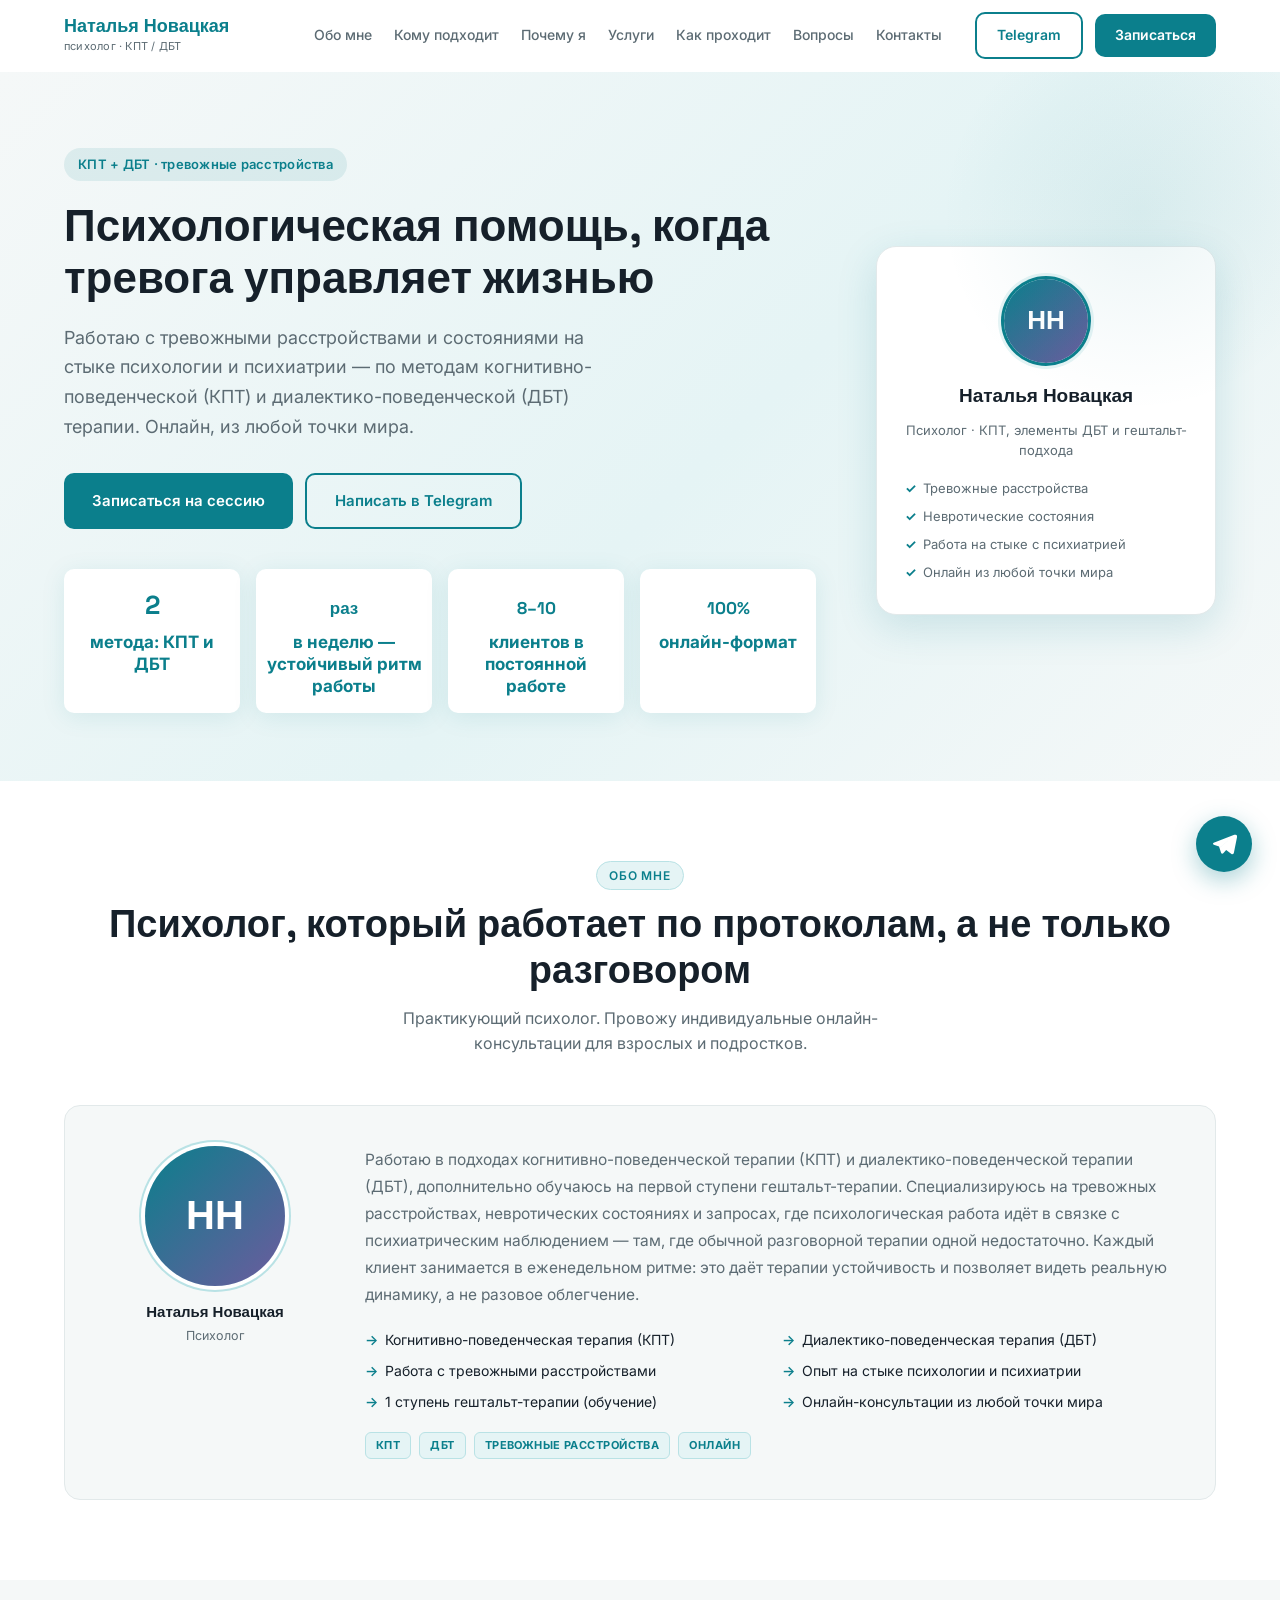
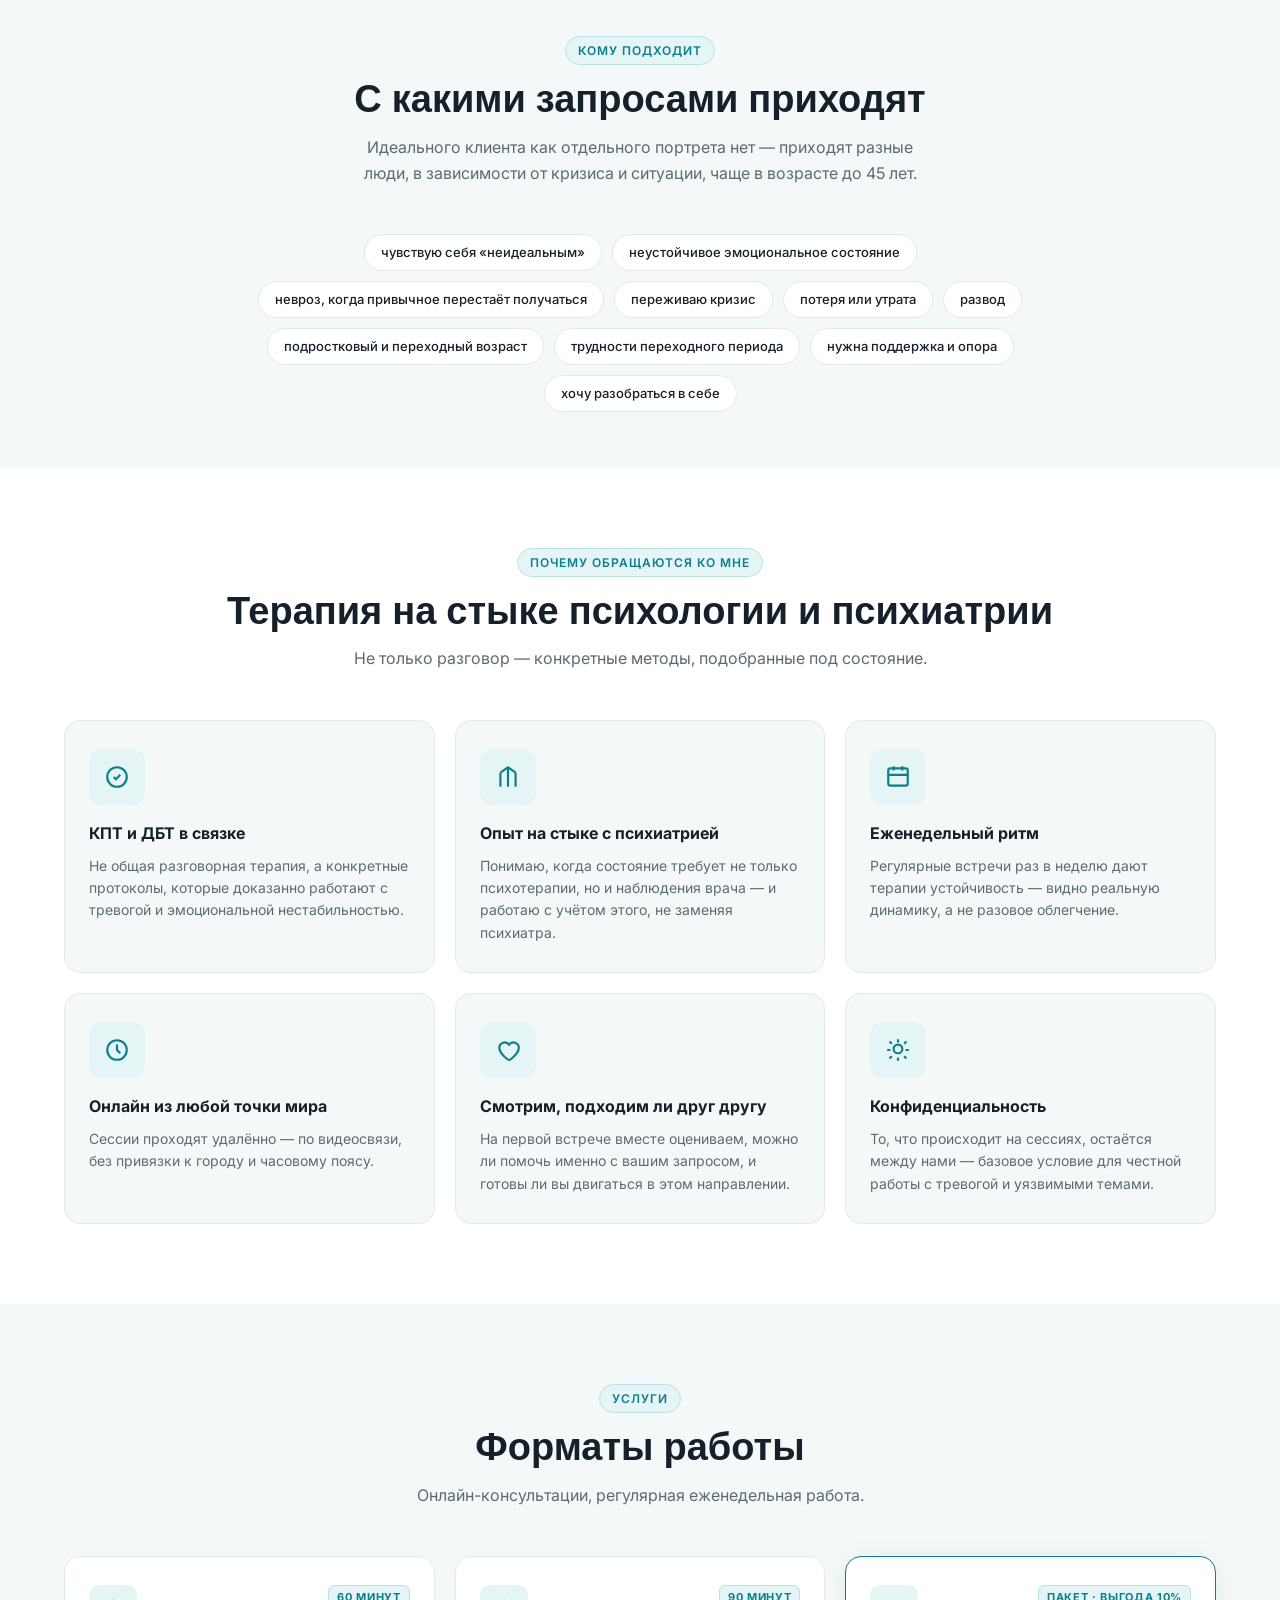
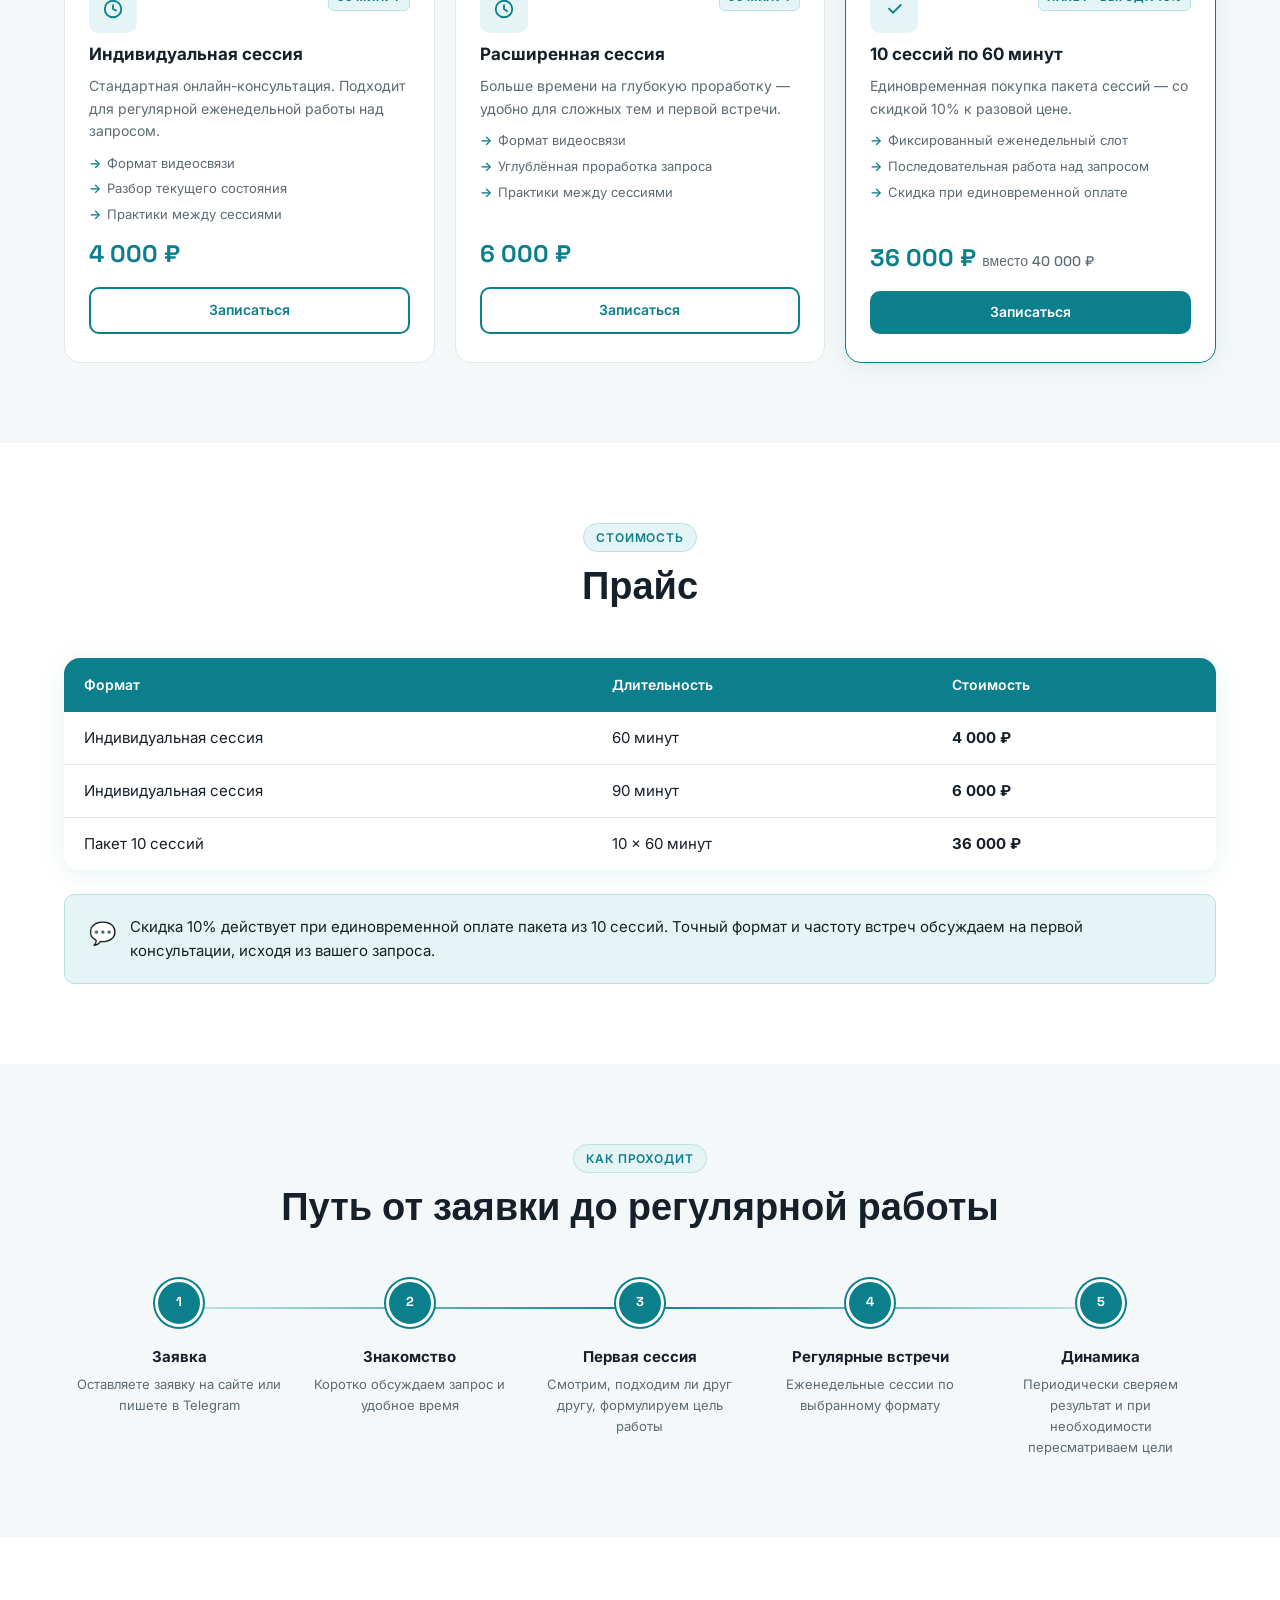
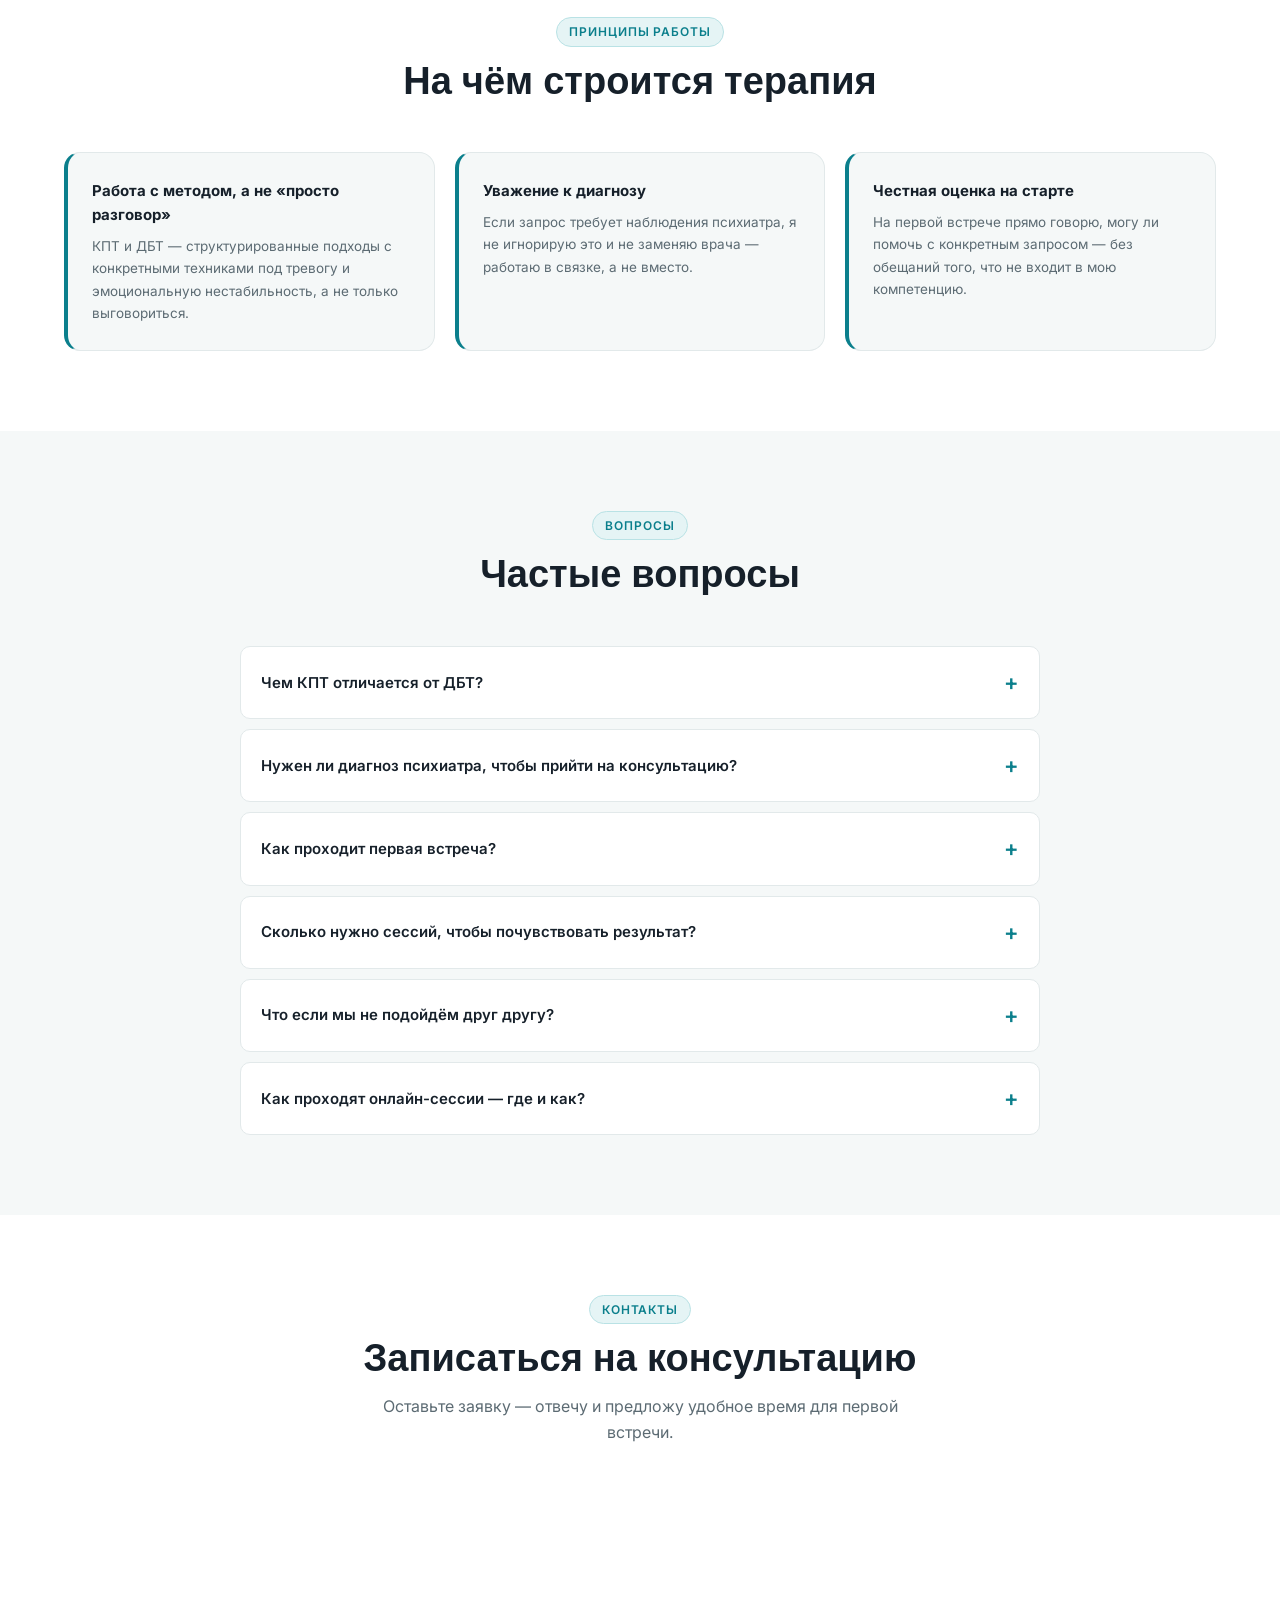
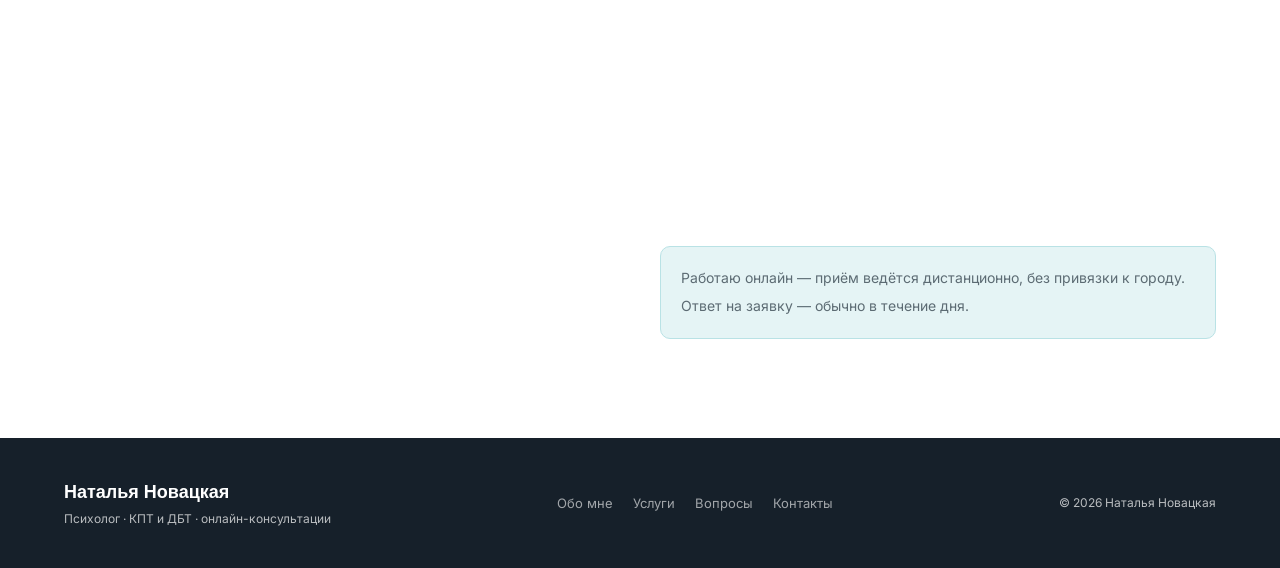
==== index.html @ 5ce0f079 "init: landing for Наталья Новацкая психолог" ====
<!DOCTYPE html>
<html lang="ru">
<head>
<meta charset="UTF-8">
<meta name="viewport" content="width=device-width, initial-scale=1.0">
<title>Наталья Новацкая — психолог КПТ и ДБТ. Работа с тревожными расстройствами онлайн</title>
<meta name="description" content="Индивидуальные онлайн-консультации психолога. КПТ и ДБТ, работа с тревожными расстройствами и состояниями на стыке психологии и психиатрии.">
<link rel="preconnect" href="https://fonts.googleapis.com">
<link rel="preconnect" href="https://fonts.gstatic.com" crossorigin>
<link href="https://fonts.googleapis.com/css2?family=Inter:wght@400;500;600;700;800&family=Space+Grotesk:wght@500;600;700&display=swap" rel="stylesheet">
<link rel="stylesheet" href="styles.css">
</head>
<body>

<header class="header" id="header">
  <div class="container header__inner">
    <a href="#top" class="logo">
      <span class="logo__name">Наталья Новацкая</span>
      <span class="logo__sub">психолог · КПТ / ДБТ</span>
    </a>
    <nav class="nav" id="nav">
      <a href="#about">Обо мне</a>
      <a href="#concerns">Кому подходит</a>
      <a href="#advantages">Почему я</a>
      <a href="#services">Услуги</a>
      <a href="#process">Как проходит</a>
      <a href="#faq">Вопросы</a>
      <a href="#contact">Контакты</a>
    </nav>
    <div class="header__actions">
      <a href="https://t.me/natasha2222" target="_blank" rel="noopener" class="btn btn--outline btn--sm">Telegram</a>
      <a href="#contact" class="btn btn--primary btn--sm">Записаться</a>
      <button class="burger" id="burger" aria-label="Меню"><span></span><span></span><span></span></button>
    </div>
  </div>
</header>

<main id="top">

  <!-- HERO -->
  <section class="hero">
    <div class="container hero__inner">
      <div class="hero__content">
        <span class="hero__badge">КПТ + ДБТ · тревожные расстройства</span>
        <h1 class="hero__title">Психологическая помощь, когда тревога управляет жизнью</h1>
        <p class="hero__lead">Работаю с тревожными расстройствами и состояниями на стыке психологии и психиатрии — по методам когнитивно-поведенческой (КПТ) и диалектико-поведенческой (ДБТ) терапии. Онлайн, из любой точки мира.</p>
        <div class="hero__cta">
          <a href="#contact" class="btn btn--primary">Записаться на сессию</a>
          <a href="https://t.me/natasha2222" target="_blank" rel="noopener" class="btn btn--outline">Написать в Telegram</a>
        </div>
        <div class="hero__stats">
          <div class="hero__stat">
            <div class="hero__stat-num">2</div>
            <span class="hero__stat-label">метода: КПТ и ДБТ</span>
          </div>
          <div class="hero__stat">
            <div class="hero__stat-num"><span>раз</span></div>
            <span class="hero__stat-label">в неделю — устойчивый ритм работы</span>
          </div>
          <div class="hero__stat">
            <div class="hero__stat-num"><span>8–10</span></div>
            <span class="hero__stat-label">клиентов в постоянной работе</span>
          </div>
          <div class="hero__stat">
            <div class="hero__stat-num"><span>100%</span></div>
            <span class="hero__stat-label">онлайн-формат</span>
          </div>
        </div>
      </div>
      <div class="hero__card reveal">
        <div class="hero__card-photo"><span class="hero__card-initials">НН</span></div>
        <div class="hero__card-name">Наталья Новацкая</div>
        <div class="hero__card-title">Психолог · КПТ, элементы ДБТ и гештальт-подхода</div>
        <ul class="hero__card-list">
          <li>Тревожные расстройства</li>
          <li>Невротические состояния</li>
          <li>Работа на стыке с психиатрией</li>
          <li>Онлайн из любой точки мира</li>
        </ul>
      </div>
    </div>
  </section>

  <!-- ABOUT -->
  <section class="about" id="about">
    <div class="container">
      <div class="section-header">
        <span class="section-tag">Обо мне</span>
        <h2 class="section-title">Психолог, который работает по протоколам, а не только разговором</h2>
        <p class="section-sub">Практикующий психолог. Провожу индивидуальные онлайн-консультации для взрослых и подростков.</p>
      </div>
      <div class="about-wrap reveal">
        <div>
          <div class="about-avatar"><span>НН</span></div>
          <div class="about-name">Наталья Новацкая</div>
          <div class="about-role">Психолог</div>
        </div>
        <div>
          <p class="about-bio">Работаю в подходах когнитивно-поведенческой терапии (КПТ) и диалектико-поведенческой терапии (ДБТ), дополнительно обучаюсь на первой ступени гештальт-терапии. Специализируюсь на тревожных расстройствах, невротических состояниях и запросах, где психологическая работа идёт в связке с психиатрическим наблюдением — там, где обычной разговорной терапии одной недостаточно. Каждый клиент занимается в еженедельном ритме: это даёт терапии устойчивость и позволяет видеть реальную динамику, а не разовое облегчение.</p>
          <ul class="about-creds">
            <li>Когнитивно-поведенческая терапия (КПТ)</li>
            <li>Диалектико-поведенческая терапия (ДБТ)</li>
            <li>Работа с тревожными расстройствами</li>
            <li>Опыт на стыке психологии и психиатрии</li>
            <li>1 ступень гештальт-терапии (обучение)</li>
            <li>Онлайн-консультации из любой точки мира</li>
          </ul>
          <div class="about-tags">
            <span class="about-tag">КПТ</span>
            <span class="about-tag">ДБТ</span>
            <span class="about-tag">Тревожные расстройства</span>
            <span class="about-tag">Онлайн</span>
          </div>
        </div>
      </div>
    </div>
  </section>

  <!-- CONCERNS -->
  <section class="concerns" id="concerns">
    <div class="container">
      <div class="section-header">
        <span class="section-tag">Кому подходит</span>
        <h2 class="section-title">С какими запросами приходят</h2>
        <p class="section-sub">Идеального клиента как отдельного портрета нет — приходят разные люди, в зависимости от кризиса и ситуации, чаще в возрасте до 45 лет.</p>
      </div>
      <div class="chips reveal">
        <span class="chip">чувствую себя «неидеальным»</span>
        <span class="chip">неустойчивое эмоциональное состояние</span>
        <span class="chip">невроз, когда привычное перестаёт получаться</span>
        <span class="chip">переживаю кризис</span>
        <span class="chip">потеря или утрата</span>
        <span class="chip">развод</span>
        <span class="chip">подростковый и переходный возраст</span>
        <span class="chip">трудности переходного периода</span>
        <span class="chip">нужна поддержка и опора</span>
        <span class="chip">хочу разобраться в себе</span>
      </div>
    </div>
  </section>

  <!-- ADVANTAGES -->
  <section class="advantages" id="advantages">
    <div class="container">
      <div class="section-header">
        <span class="section-tag">Почему обращаются ко мне</span>
        <h2 class="section-title">Терапия на стыке психологии и психиатрии</h2>
        <p class="section-sub">Не только разговор — конкретные методы, подобранные под состояние.</p>
      </div>
      <div class="adv-grid">
        <div class="adv reveal">
          <div class="adv__icon"><svg width="26" height="26" viewBox="0 0 24 24" fill="none" stroke="#0b7f8c" stroke-width="2"><circle cx="12" cy="12" r="9"/><path d="M9 12l2 2 4-4"/></svg></div>
          <div class="adv__title">КПТ и ДБТ в связке</div>
          <div class="adv__text">Не общая разговорная терапия, а конкретные протоколы, которые доказанно работают с тревогой и эмоциональной нестабильностью.</div>
        </div>
        <div class="adv reveal">
          <div class="adv__icon"><svg width="26" height="26" viewBox="0 0 24 24" fill="none" stroke="#0b7f8c" stroke-width="2"><path d="M12 3v18M5 8l7-5 7 5M5 21V8M19 21V8"/></svg></div>
          <div class="adv__title">Опыт на стыке с психиатрией</div>
          <div class="adv__text">Понимаю, когда состояние требует не только психотерапии, но и наблюдения врача — и работаю с учётом этого, не заменяя психиатра.</div>
        </div>
        <div class="adv reveal">
          <div class="adv__icon"><svg width="26" height="26" viewBox="0 0 24 24" fill="none" stroke="#0b7f8c" stroke-width="2"><rect x="3" y="4" width="18" height="16" rx="2"/><path d="M8 2v4M16 2v4M3 10h18"/></svg></div>
          <div class="adv__title">Еженедельный ритм</div>
          <div class="adv__text">Регулярные встречи раз в неделю дают терапии устойчивость — видно реальную динамику, а не разовое облегчение.</div>
        </div>
        <div class="adv reveal">
          <div class="adv__icon"><svg width="26" height="26" viewBox="0 0 24 24" fill="none" stroke="#0b7f8c" stroke-width="2"><circle cx="12" cy="12" r="9"/><path d="M12 7v5l3 3"/></svg></div>
          <div class="adv__title">Онлайн из любой точки мира</div>
          <div class="adv__text">Сессии проходят удалённо — по видеосвязи, без привязки к городу и часовому поясу.</div>
        </div>
        <div class="adv reveal">
          <div class="adv__icon"><svg width="26" height="26" viewBox="0 0 24 24" fill="none" stroke="#0b7f8c" stroke-width="2"><path d="M12 21c-4-3-8-6.5-8-11a5 5 0 0 1 9-3 5 5 0 0 1 9 3c0 4.5-4 8-8 11z"/></svg></div>
          <div class="adv__title">Смотрим, подходим ли друг другу</div>
          <div class="adv__text">На первой встрече вместе оцениваем, можно ли помочь именно с вашим запросом, и готовы ли вы двигаться в этом направлении.</div>
        </div>
        <div class="adv reveal">
          <div class="adv__icon"><svg width="26" height="26" viewBox="0 0 24 24" fill="none" stroke="#0b7f8c" stroke-width="2"><path d="M12 15a4 4 0 1 0 0-8 4 4 0 0 0 0 8z"/><path d="M12 2v3M12 19v3M4.2 4.2l2.1 2.1M17.7 17.7l2.1 2.1M2 12h3M19 12h3M4.2 19.8l2.1-2.1M17.7 6.3l2.1-2.1"/></svg></div>
          <div class="adv__title">Конфиденциальность</div>
          <div class="adv__text">То, что происходит на сессиях, остаётся между нами — базовое условие для честной работы с тревогой и уязвимыми темами.</div>
        </div>
      </div>
    </div>
  </section>

  <!-- SERVICES -->
  <section class="services" id="services">
    <div class="container">
      <div class="section-header">
        <span class="section-tag">Услуги</span>
        <h2 class="section-title">Форматы работы</h2>
        <p class="section-sub">Онлайн-консультации, регулярная еженедельная работа.</p>
      </div>
      <div class="srv-grid">
        <div class="srv reveal">
          <div class="srv__header">
            <div class="srv__icon"><svg width="22" height="22" viewBox="0 0 24 24" fill="none" stroke="#0b7f8c" stroke-width="2"><circle cx="12" cy="12" r="9"/><path d="M12 7v5l4 2"/></svg></div>
            <span class="srv__badge">60 минут</span>
          </div>
          <div class="srv__title">Индивидуальная сессия</div>
          <p class="srv__text">Стандартная онлайн-консультация. Подходит для регулярной еженедельной работы над запросом.</p>
          <ul class="srv__list">
            <li>Формат видеосвязи</li>
            <li>Разбор текущего состояния</li>
            <li>Практики между сессиями</li>
          </ul>
          <div class="srv__price">4 000 ₽</div>
          <a href="#contact" class="btn btn--outline btn--sm srv__btn">Записаться</a>
        </div>
        <div class="srv reveal">
          <div class="srv__header">
            <div class="srv__icon"><svg width="22" height="22" viewBox="0 0 24 24" fill="none" stroke="#0b7f8c" stroke-width="2"><circle cx="12" cy="12" r="9"/><path d="M12 7v5l4 3"/></svg></div>
            <span class="srv__badge">90 минут</span>
          </div>
          <div class="srv__title">Расширенная сессия</div>
          <p class="srv__text">Больше времени на глубокую проработку — удобно для сложных тем и первой встречи.</p>
          <ul class="srv__list">
            <li>Формат видеосвязи</li>
            <li>Углублённая проработка запроса</li>
            <li>Практики между сессиями</li>
          </ul>
          <div class="srv__price">6 000 ₽</div>
          <a href="#contact" class="btn btn--outline btn--sm srv__btn">Записаться</a>
        </div>
        <div class="srv srv--accent reveal">
          <div class="srv__header">
            <div class="srv__icon"><svg width="22" height="22" viewBox="0 0 24 24" fill="none" stroke="#0b7f8c" stroke-width="2"><path d="M20 7l-9 9-5-5"/></svg></div>
            <span class="srv__badge">Пакет · выгода 10%</span>
          </div>
          <div class="srv__title">10 сессий по 60 минут</div>
          <p class="srv__text">Единовременная покупка пакета сессий — со скидкой 10% к разовой цене.</p>
          <ul class="srv__list">
            <li>Фиксированный еженедельный слот</li>
            <li>Последовательная работа над запросом</li>
            <li>Скидка при единовременной оплате</li>
          </ul>
          <div class="srv__price">36 000 ₽ <span>вместо 40 000 ₽</span></div>
          <a href="#contact" class="btn btn--primary btn--sm srv__btn">Записаться</a>
        </div>
      </div>
    </div>
  </section>

  <!-- PRICING -->
  <section class="pricing" id="pricing">
    <div class="container">
      <div class="section-header">
        <span class="section-tag">Стоимость</span>
        <h2 class="section-title">Прайс</h2>
      </div>
      <div class="price-table-wrap reveal">
        <table class="price-table">
          <thead><tr><th>Формат</th><th>Длительность</th><th>Стоимость</th></tr></thead>
          <tbody>
            <tr><td>Индивидуальная сессия</td><td>60 минут</td><td class="price-td">4 000 ₽</td></tr>
            <tr><td>Индивидуальная сессия</td><td>90 минут</td><td class="price-td">6 000 ₽</td></tr>
            <tr><td>Пакет 10 сессий</td><td>10 × 60 минут</td><td class="price-td">36 000 ₽</td></tr>
          </tbody>
        </table>
      </div>
      <div class="pricing__note reveal">
        <span class="pricing__note-icon">💬</span>
        <p>Скидка 10% действует при единовременной оплате пакета из 10 сессий. Точный формат и частоту встреч обсуждаем на первой консультации, исходя из вашего запроса.</p>
      </div>
    </div>
  </section>

  <!-- PROCESS -->
  <section class="process" id="process">
    <div class="container">
      <div class="section-header">
        <span class="section-tag">Как проходит</span>
        <h2 class="section-title">Путь от заявки до регулярной работы</h2>
      </div>
      <div class="steps">
        <div class="step reveal">
          <div class="step__num">1</div>
          <div class="step__title">Заявка</div>
          <div class="step__text">Оставляете заявку на сайте или пишете в Telegram</div>
        </div>
        <div class="step reveal">
          <div class="step__num">2</div>
          <div class="step__title">Знакомство</div>
          <div class="step__text">Коротко обсуждаем запрос и удобное время</div>
        </div>
        <div class="step reveal">
          <div class="step__num">3</div>
          <div class="step__title">Первая сессия</div>
          <div class="step__text">Смотрим, подходим ли друг другу, формулируем цель работы</div>
        </div>
        <div class="step reveal">
          <div class="step__num">4</div>
          <div class="step__title">Регулярные встречи</div>
          <div class="step__text">Еженедельные сессии по выбранному формату</div>
        </div>
        <div class="step reveal">
          <div class="step__num">5</div>
          <div class="step__title">Динамика</div>
          <div class="step__text">Периодически сверяем результат и при необходимости пересматриваем цели</div>
        </div>
      </div>
    </div>
  </section>

  <!-- PRINCIPLES -->
  <section class="principles" id="principles">
    <div class="container">
      <div class="section-header">
        <span class="section-tag">Принципы работы</span>
        <h2 class="section-title">На чём строится терапия</h2>
      </div>
      <div class="principle-grid">
        <div class="principle reveal">
          <div class="principle__title">Работа с методом, а не «просто разговор»</div>
          <p class="principle__text">КПТ и ДБТ — структурированные подходы с конкретными техниками под тревогу и эмоциональную нестабильность, а не только выговориться.</p>
        </div>
        <div class="principle reveal">
          <div class="principle__title">Уважение к диагнозу</div>
          <p class="principle__text">Если запрос требует наблюдения психиатра, я не игнорирую это и не заменяю врача — работаю в связке, а не вместо.</p>
        </div>
        <div class="principle reveal">
          <div class="principle__title">Честная оценка на старте</div>
          <p class="principle__text">На первой встрече прямо говорю, могу ли помочь с конкретным запросом — без обещаний того, что не входит в мою компетенцию.</p>
        </div>
      </div>
    </div>
  </section>

  <!-- FAQ -->
  <section class="faq" id="faq">
    <div class="container">
      <div class="section-header">
        <span class="section-tag">Вопросы</span>
        <h2 class="section-title">Частые вопросы</h2>
      </div>
      <div class="faq__list">
        <details class="faq__item reveal">
          <summary class="faq__q">Чем КПТ отличается от ДБТ?</summary>
          <div class="faq__a">КПТ работает с мыслями и убеждениями, которые поддерживают тревогу и неприятные состояния. ДБТ дополнительно даёт навыки регуляции эмоций и переносимости стресса — особенно полезно при высокой эмоциональной нестабильности. На сессиях использую оба подхода в зависимости от запроса.</div>
        </details>
        <details class="faq__item reveal">
          <summary class="faq__q">Нужен ли диагноз психиатра, чтобы прийти на консультацию?</summary>
          <div class="faq__a">Нет, диагноз не обязателен. Ко мне обращаются и без психиатрического диагноза — с тревогой, кризисом, потерей, разводом или желанием разобраться в себе. Если в процессе станет понятно, что нужна консультация психиатра, я скажу об этом отдельно.</div>
        </details>
        <details class="faq__item reveal">
          <summary class="faq__q">Как проходит первая встреча?</summary>
          <div class="faq__a">Знакомимся, проговариваем ваш запрос и текущее состояние. Вместе смотрим, подходим ли мы друг другу и в состоянии ли я помочь именно с этой ситуацией. По итогу намечаем дальнейший формат работы.</div>
        </details>
        <details class="faq__item reveal">
          <summary class="faq__q">Сколько нужно сессий, чтобы почувствовать результат?</summary>
          <div class="faq__a">Зависит от запроса и глубины состояния. Работа строится еженедельно — обычно первые изменения в самочувствии клиенты замечают за несколько встреч, устойчивый результат требует более длительной регулярной работы.</div>
        </details>
        <details class="faq__item reveal">
          <summary class="faq__q">Что если мы не подойдём друг другу?</summary>
          <div class="faq__a">Такое бывает, и это нормально. На первой встрече честно обсуждаем это — если чувствуете, что формат не подходит, я порекомендую, куда можно обратиться дальше.</div>
        </details>
        <details class="faq__item reveal">
          <summary class="faq__q">Как проходят онлайн-сессии — где и как?</summary>
          <div class="faq__a">По видеосвязи, в удобном для вас мессенджере или сервисе — обсуждаем это при записи. Единственное условие — тихое место, где вас не будут отвлекать 60–90 минут.</div>
        </details>
      </div>
    </div>
  </section>

  <!-- CONTACT -->
  <section class="contact-section" id="contact">
    <div class="container">
      <div class="section-header">
        <span class="section-tag">Контакты</span>
        <h2 class="section-title">Записаться на консультацию</h2>
        <p class="section-sub">Оставьте заявку — отвечу и предложу удобное время для первой встречи.</p>
      </div>
      <div class="contact-grid">
        <div class="form-wrap reveal">
          <form class="form" id="leadForm">
            <input type="text" name="_gotcha" style="display:none" tabindex="-1" autocomplete="off">
            <div class="form__group">
              <label class="form__label">Имя</label>
              <input type="text" name="name" class="form__input" placeholder="Как к вам обращаться" required>
            </div>
            <div class="form__group">
              <label class="form__label">Контакт для связи</label>
              <input type="tel" name="phone" class="form__input" placeholder="+7 (___) ___-__-__" required>
            </div>
            <div class="form__group">
              <label class="form__label">С чем хотите поработать</label>
              <textarea name="comment" class="form__input form__textarea" placeholder="Кратко о запросе — необязательно, но поможет подготовиться к первой встрече"></textarea>
            </div>
            <button type="submit" class="btn btn--primary form__submit">Отправить заявку</button>
            <p class="form__agree">Отправляя форму, вы соглашаетесь на обработку персональных данных</p>
          </form>
        </div>
        <div class="info-wrap">
          <div class="contact-cards reveal">
            <div class="contact-card">
              <span class="contact-card__icon"><svg width="20" height="20" viewBox="0 0 24 24" fill="none" stroke="#0b7f8c" stroke-width="2"><path d="M21 15a2 2 0 0 1-2 2H7l-4 4V5a2 2 0 0 1 2-2h14a2 2 0 0 1 2 2z"/></svg></span>
              <div>
                <div class="contact-card__label">Telegram</div>
                <div class="contact-card__val"><a href="https://t.me/natasha2222" target="_blank" rel="noopener" class="contact-card__link">@natasha2222</a></div>
              </div>
            </div>
            <div class="contact-card">
              <span class="contact-card__icon"><svg width="20" height="20" viewBox="0 0 24 24" fill="none" stroke="#0b7f8c" stroke-width="2"><rect x="3" y="3" width="18" height="18" rx="4"/><circle cx="12" cy="12" r="4"/><circle cx="17.5" cy="6.5" r="1"/></svg></span>
              <div>
                <div class="contact-card__label">Instagram</div>
                <div class="contact-card__val"><a href="https://www.instagram.com/nnovatskaya3" target="_blank" rel="noopener" class="contact-card__link">@nnovatskaya3</a></div>
              </div>
            </div>
            <div class="contact-card">
              <span class="contact-card__icon"><svg width="20" height="20" viewBox="0 0 24 24" fill="none" stroke="#0b7f8c" stroke-width="2"><rect x="3" y="4" width="18" height="16" rx="2"/><path d="M3 8h18"/></svg></span>
              <div>
                <div class="contact-card__label">Сообщество КПТ</div>
                <div class="contact-card__val"><a href="https://vk.ru/clubkpt22" target="_blank" rel="noopener" class="contact-card__link">vk.ru/clubkpt22</a></div>
              </div>
            </div>
            <div class="contact-card">
              <span class="contact-card__icon"><svg width="20" height="20" viewBox="0 0 24 24" fill="none" stroke="#0b7f8c" stroke-width="2"><circle cx="12" cy="12" r="9"/><path d="M12 7v5l3 3"/></svg></span>
              <div>
                <div class="contact-card__label">Формат</div>
                <div class="contact-card__val">Онлайн, любой часовой пояс</div>
              </div>
            </div>
          </div>
          <div class="info-note reveal">
            <p>Работаю онлайн — приём ведётся дистанционно, без привязки к городу.</p>
            <p>Ответ на заявку — обычно в течение дня.</p>
          </div>
        </div>
      </div>
    </div>
  </section>

</main>

<footer class="footer">
  <div class="container footer__inner">
    <div>
      <div class="footer__name">Наталья Новацкая</div>
      <div class="footer__tagline">Психолог · КПТ и ДБТ · онлайн-консультации</div>
    </div>
    <nav class="footer__nav">
      <a href="#about">Обо мне</a>
      <a href="#services">Услуги</a>
      <a href="#faq">Вопросы</a>
      <a href="#contact">Контакты</a>
    </nav>
    <div class="footer__copy">© <span id="year"></span> Наталья Новацкая</div>
  </div>
</footer>

<a href="https://t.me/natasha2222" target="_blank" rel="noopener" class="fab" aria-label="Написать в Telegram">
  <svg width="26" height="26" viewBox="0 0 24 24" fill="#fff"><path d="M21.5 3.5l-19 7.3c-.9.4-.9 1.6.1 1.9l4.8 1.5 1.9 5.9c.3.9 1.4 1.1 2 .4l2.7-2.9 4.9 3.6c.8.6 2 .2 2.2-.8l3-15.2c.2-1-.8-1.9-1.6-1.7zM9 14.5l8-6.7-9.6 8.1z"/></svg>
</a>

<script src="script.js"></script>
</body>
</html>
---- styles.css ----
/* ===== RESET & BASE ===== */
*, *::before, *::after { box-sizing: border-box; margin: 0; padding: 0; }
html { scroll-behavior: smooth; font-size: 16px; }
body {
  font-family: 'Inter', sans-serif;
  background: #ffffff;
  color: #16202a;
  line-height: 1.6;
  -webkit-font-smoothing: antialiased;
}
img { max-width: 100%; display: block; }
a { color: inherit; text-decoration: none; }
button { cursor: pointer; border: none; background: none; font: inherit; }
ul { list-style: none; }

/* ===== VARIABLES ===== */
:root {
  --accent: #0b7f8c;
  --accent-dark: #076570;
  --accent-light: #e5f4f5;
  --accent-mid: #b9e2e5;
  --ink-2: #6d5b9e;
  --ink-2-light: #f1eefa;
  --bg: #ffffff;
  --bg-alt: #f5f8f8;
  --text: #16202a;
  --text-muted: #5c6b73;
  --text-light: #94a3a8;
  --border: #e2e9ea;
  --radius: 16px;
  --radius-sm: 10px;
  --shadow: 0 4px 24px rgba(11,127,140,0.10);
  --shadow-lg: 0 12px 40px rgba(11,127,140,0.16);
  --header-h: 72px;
}

/* ===== CONTAINER ===== */
.container { max-width: 1200px; margin: 0 auto; padding: 0 24px; }

/* ===== BUTTONS ===== */
.btn {
  display: inline-flex;
  align-items: center;
  justify-content: center;
  gap: 8px;
  padding: 14px 28px;
  border-radius: 10px;
  font-weight: 600;
  font-size: 15px;
  transition: all .2s;
  cursor: pointer;
  white-space: nowrap;
}
.btn--primary { background: var(--accent); color: #fff; }
.btn--primary:hover { background: var(--accent-dark); transform: translateY(-1px); box-shadow: 0 8px 24px rgba(11,127,140,0.3); }
.btn--outline { border: 2px solid var(--accent); color: var(--accent); background: transparent; }
.btn--outline:hover { background: var(--accent-light); }
.btn--sm { padding: 10px 20px; font-size: 14px; }

/* ===== HEADER ===== */
.header {
  position: sticky; top: 0; z-index: 100;
  background: rgba(255,255,255,0.97);
  border-bottom: 1px solid transparent;
  transition: border-color .3s, box-shadow .3s;
  height: var(--header-h);
}
.header.scrolled { border-color: var(--border); box-shadow: 0 2px 16px rgba(11,127,140,0.08); }
.header__inner { display: flex; align-items: center; gap: 24px; height: 100%; min-width: 0; }
.logo { display: flex; flex-direction: column; gap: 1px; flex-shrink: 0; text-decoration: none; }
.logo__name { font-family: 'Space Grotesk', sans-serif; font-size: 18px; font-weight: 700; color: var(--accent); line-height: 1.2; }
.logo__sub { font-size: 11px; color: var(--text-muted); letter-spacing: 0.02em; }
.nav { display: flex; align-items: center; gap: 4px; margin-left: auto; }
.nav a { font-size: 14px; font-weight: 500; color: var(--text-muted); padding: 6px 9px; border-radius: 6px; transition: color .2s, background .2s; white-space: nowrap; }
.nav a:hover { color: var(--accent); background: var(--accent-light); }
.header__actions { display: flex; align-items: center; gap: 12px; flex-shrink: 0; }
.burger { display: none; flex-direction: column; gap: 5px; padding: 8px; flex-shrink: 0; }
.burger span { display: block; width: 22px; height: 2px; background: var(--text); border-radius: 2px; transition: all .25s; }
.burger.is-open span:nth-child(1) { transform: translateY(7px) rotate(45deg); }
.burger.is-open span:nth-child(2) { opacity: 0; }
.burger.is-open span:nth-child(3) { transform: translateY(-7px) rotate(-45deg); }

/* ===== SECTION HEADER ===== */
.section-header { text-align: center; margin-bottom: 48px; }
.section-tag {
  display: inline-block; font-size: 12px; font-weight: 600; letter-spacing: 0.08em;
  text-transform: uppercase; color: var(--accent); background: var(--accent-light);
  border: 1px solid var(--accent-mid); padding: 4px 12px; border-radius: 20px; margin-bottom: 12px;
}
.section-title { font-family: 'Space Grotesk', sans-serif; font-size: clamp(26px, 4vw, 38px); font-weight: 700; color: var(--text); line-height: 1.2; margin-bottom: 12px; }
.section-sub { font-size: 16px; color: var(--text-muted); max-width: 580px; margin: 0 auto; line-height: 1.6; }

/* ===== HERO ===== */
.hero { padding: 76px 0 68px; background: linear-gradient(135deg, #f5f8f8 0%, #e5f4f5 55%, #f5f8f8 100%); position: relative; overflow: hidden; }
.hero::before {
  content: ''; position: absolute; top: -60px; right: -60px; width: 400px; height: 400px;
  background: radial-gradient(circle, rgba(11,127,140,0.08) 0%, transparent 70%); border-radius: 50%;
}
.hero__inner { display: grid; grid-template-columns: 1fr 340px; gap: 60px; align-items: center; }
.hero__badge {
  display: inline-flex; font-size: 13px; font-weight: 600; color: var(--accent);
  background: rgba(11,127,140,0.1); padding: 6px 14px; border-radius: 20px; margin-bottom: 20px; letter-spacing: 0.02em;
}
.hero__title { font-family: 'Space Grotesk', sans-serif; font-size: clamp(28px, 4vw, 44px); font-weight: 700; color: var(--text); line-height: 1.18; margin-bottom: 18px; }
.hero__lead { font-size: 18px; color: var(--text-muted); line-height: 1.65; margin-bottom: 32px; max-width: 540px; }
.hero__cta { display: flex; gap: 12px; flex-wrap: wrap; margin-bottom: 40px; }
.hero__stats { display: grid; grid-template-columns: repeat(4, 1fr); gap: 16px; }
.hero__stat { text-align: center; background: #fff; border-radius: var(--radius-sm); padding: 16px 10px; box-shadow: var(--shadow); }
.hero__stat-num { font-family: 'Space Grotesk', sans-serif; font-size: 26px; font-weight: 700; color: var(--accent); }
.hero__stat span { font-size: 17px; font-weight: 700; color: var(--accent); }
.hero__stat-label { display: block; font-size: 11.5px; color: var(--text-muted); margin-top: 4px; line-height: 1.3; }

/* Hero card */
.hero__card { background: #fff; border-radius: 20px; padding: 32px 28px; box-shadow: var(--shadow-lg); border: 1px solid var(--border); display: flex; flex-direction: column; gap: 10px; }
.hero__card-photo {
  width: 84px; height: 84px; border-radius: 50%; display: flex; align-items: center; justify-content: center;
  margin: 0 auto 8px; box-shadow: 0 0 0 3px var(--accent), 0 0 0 6px var(--accent-light);
  background: linear-gradient(135deg, var(--accent), var(--ink-2));
}
.hero__card-initials { font-family: 'Space Grotesk', sans-serif; font-size: 26px; font-weight: 700; color: #fff; }
.hero__card-name { font-family: 'Space Grotesk', sans-serif; font-size: 19px; font-weight: 700; text-align: center; color: var(--text); }
.hero__card-title { font-size: 13px; color: var(--text-muted); text-align: center; line-height: 1.5; }
.hero__card-list { margin-top: 8px; display: flex; flex-direction: column; gap: 7px; }
.hero__card-list li { font-size: 13px; color: var(--text-muted); padding-left: 18px; position: relative; }
.hero__card-list li::before { content: '✓'; position: absolute; left: 0; color: var(--accent); font-weight: 700; }

/* ===== ABOUT ===== */
.about { padding: 80px 0; background: #fff; }
.about-wrap {
  display: grid; grid-template-columns: 220px 1fr; gap: 40px; align-items: start;
  background: var(--bg-alt); border-radius: var(--radius); padding: 40px; border: 1px solid var(--border);
}
.about-avatar {
  width: 140px; height: 140px; border-radius: 50%; margin: 0 auto;
  background: linear-gradient(135deg, var(--accent), var(--ink-2));
  display: flex; align-items: center; justify-content: center;
  box-shadow: 0 0 0 4px #fff, 0 0 0 6px var(--accent-mid);
}
.about-avatar span { font-family: 'Space Grotesk', sans-serif; font-size: 40px; font-weight: 700; color: #fff; }
.about-name { font-family: 'Space Grotesk', sans-serif; font-size: 15px; font-weight: 700; color: var(--text); text-align: center; margin-top: 14px; }
.about-role { font-size: 12.5px; color: var(--text-muted); text-align: center; margin-top: 2px; }
.about-bio { font-size: 15.5px; color: var(--text-muted); line-height: 1.75; margin-bottom: 20px; }
.about-creds { display: grid; grid-template-columns: repeat(2, 1fr); gap: 10px 24px; margin-bottom: 20px; }
.about-creds li { font-size: 14px; color: var(--text); padding-left: 20px; position: relative; line-height: 1.5; }
.about-creds li::before { content: '→'; position: absolute; left: 0; color: var(--accent); font-weight: 600; }
.about-tags { display: flex; flex-wrap: wrap; gap: 8px; }
.about-tag { font-size: 11px; font-weight: 700; text-transform: uppercase; letter-spacing: 0.04em; color: var(--accent); background: var(--accent-light); border: 1px solid var(--accent-mid); padding: 4px 10px; border-radius: 6px; }

/* ===== CONCERNS (CHIPS) ===== */
.concerns { padding: 56px 0; background: var(--bg-alt); }
.chips { display: flex; flex-wrap: wrap; justify-content: center; gap: 10px; max-width: 900px; margin: 0 auto; }
.chip { font-size: 13px; font-weight: 500; color: var(--text); background: #fff; border: 1px solid var(--border); padding: 9px 16px; border-radius: 20px; line-height: 1.3; }

/* ===== ADVANTAGES ===== */
.advantages { padding: 80px 0; background: #fff; }
.adv-grid { display: grid; grid-template-columns: repeat(3, 1fr); gap: 20px; }
.adv { background: var(--bg-alt); border-radius: var(--radius); padding: 28px 24px; border: 1px solid var(--border); transition: transform .2s, box-shadow .2s; }
.adv:hover { transform: translateY(-4px); box-shadow: var(--shadow); }
.adv__icon { width: 56px; height: 56px; background: var(--accent-light); border-radius: 12px; display: flex; align-items: center; justify-content: center; margin-bottom: 16px; }
.adv__title { font-size: 16px; font-weight: 700; color: var(--text); margin-bottom: 8px; }
.adv__text { font-size: 14px; color: var(--text-muted); line-height: 1.6; }

/* ===== SERVICES ===== */
.services { padding: 80px 0; background: var(--bg-alt); }
.srv-grid { display: grid; grid-template-columns: repeat(3, 1fr); gap: 20px; }
.srv { background: #fff; border-radius: var(--radius); padding: 28px 24px; border: 1px solid var(--border); display: flex; flex-direction: column; gap: 10px; transition: transform .2s, box-shadow .2s; }
.srv--accent { border-color: var(--accent); box-shadow: var(--shadow); }
.srv:hover { transform: translateY(-4px); box-shadow: var(--shadow); }
.srv__header { display: flex; align-items: flex-start; justify-content: space-between; }
.srv__icon { width: 48px; height: 48px; background: var(--accent-light); border-radius: 10px; display: flex; align-items: center; justify-content: center; flex-shrink: 0; }
.srv__badge { font-size: 11px; font-weight: 700; text-transform: uppercase; letter-spacing: 0.06em; color: var(--accent); background: var(--accent-light); border: 1px solid var(--accent-mid); padding: 3px 8px; border-radius: 6px; }
.srv__title { font-size: 17px; font-weight: 700; color: var(--text); line-height: 1.3; }
.srv__text { font-size: 14px; color: var(--text-muted); line-height: 1.6; }
.srv__list { display: flex; flex-direction: column; gap: 5px; flex: 1; }
.srv__list li { font-size: 13px; color: var(--text-muted); padding-left: 18px; position: relative; }
.srv__list li::before { content: '→'; position: absolute; left: 0; color: var(--accent); font-weight: 600; }
.srv__price { font-family: 'Space Grotesk', sans-serif; font-size: 24px; font-weight: 700; color: var(--accent); margin-top: auto; }
.srv__price span { font-size: 14px; font-weight: 500; color: var(--text-muted); }
.srv__btn { margin-top: 4px; }

/* ===== PRICING ===== */
.pricing { padding: 80px 0; background: #fff; }
.price-table-wrap { overflow-x: auto; border-radius: var(--radius); box-shadow: var(--shadow); margin-bottom: 24px; }
.price-table { width: 100%; border-collapse: collapse; background: #fff; font-size: 15px; }
.price-table thead { background: var(--accent); color: #fff; }
.price-table th { padding: 16px 20px; text-align: left; font-weight: 600; font-size: 14px; }
.price-table td { padding: 14px 20px; border-bottom: 1px solid var(--border); color: var(--text); }
.price-table tbody tr:hover { background: var(--accent-light); }
.price-table tbody tr:last-child td { border-bottom: none; }
.price-td { font-weight: 700; color: var(--accent); white-space: nowrap; }
.pricing__note { background: var(--accent-light); border: 1px solid var(--accent-mid); border-radius: var(--radius-sm); padding: 20px 24px; display: flex; gap: 14px; align-items: flex-start; }
.pricing__note-icon { font-size: 22px; flex-shrink: 0; margin-top: 1px; }
.pricing__note p { font-size: 15px; color: var(--text); line-height: 1.6; }

/* ===== PROCESS ===== */
.process { padding: 80px 0; background: var(--bg-alt); }
.steps { display: grid; grid-template-columns: repeat(5, 1fr); gap: 0; position: relative; }
.steps::before {
  content: ''; position: absolute; top: 28px; left: calc(10% + 24px); right: calc(10% + 24px); height: 2px;
  background: linear-gradient(to right, var(--accent-mid), var(--accent), var(--accent-mid));
}
.step { text-align: center; padding: 0 12px; position: relative; }
.step__num {
  font-family: 'Space Grotesk', sans-serif; font-size: 13px; font-weight: 700; color: #fff; background: var(--accent);
  width: 48px; height: 48px; border-radius: 50%; display: flex; align-items: center; justify-content: center;
  margin: 0 auto 20px; position: relative; z-index: 1; border: 3px solid #fff; box-shadow: 0 0 0 2px var(--accent);
}
.step__title { font-size: 15px; font-weight: 700; color: var(--text); margin-bottom: 8px; line-height: 1.3; }
.step__text { font-size: 13px; color: var(--text-muted); line-height: 1.6; }

/* ===== PRINCIPLES (replaces reviews — no reviews in brief) ===== */
.principles { padding: 80px 0; background: #fff; }
.principle-grid { display: grid; grid-template-columns: repeat(3, 1fr); gap: 20px; }
.principle { background: var(--bg-alt); border-radius: var(--radius); padding: 26px 24px; border: 1px solid var(--border); border-left: 4px solid var(--accent); transition: transform .2s, box-shadow .2s; }
.principle:hover { transform: translateY(-3px); box-shadow: var(--shadow); }
.principle__title { font-size: 15px; font-weight: 700; color: var(--text); margin-bottom: 8px; }
.principle__text { font-size: 13.5px; color: var(--text-muted); line-height: 1.65; }

/* ===== FAQ ===== */
.faq { padding: 80px 0; background: var(--bg-alt); }
.faq__list { max-width: 800px; margin: 0 auto; display: flex; flex-direction: column; gap: 10px; }
.faq__item { background: #fff; border-radius: var(--radius-sm); border: 1px solid var(--border); overflow: hidden; transition: box-shadow .2s; }
.faq__item[open] { box-shadow: var(--shadow); }
.faq__q { padding: 18px 20px; font-size: 15px; font-weight: 600; color: var(--text); cursor: pointer; list-style: none; display: flex; justify-content: space-between; align-items: center; gap: 12px; user-select: none; }
.faq__q::after { content: '+'; font-size: 22px; color: var(--accent); flex-shrink: 0; transition: transform .2s; }
.faq__item[open] .faq__q::after { transform: rotate(45deg); }
.faq__q::-webkit-details-marker { display: none; }
.faq__a { padding: 0 20px 18px; font-size: 14px; color: var(--text-muted); line-height: 1.7; }

/* ===== CONTACT ===== */
.contact-section { padding: 80px 0; background: #fff; }
.contact-grid { display: grid; grid-template-columns: 1fr 1fr; gap: 40px; }
.form-wrap { background: var(--bg-alt); border-radius: var(--radius); padding: 36px 32px; border: 1px solid var(--border); }
.form { display: flex; flex-direction: column; gap: 16px; }
.form__group { display: flex; flex-direction: column; gap: 6px; }
.form__label { font-size: 13px; font-weight: 600; color: var(--text); }
.form__input {
  padding: 13px 16px; border-radius: var(--radius-sm); border: 1.5px solid var(--border); font-size: 15px;
  font-family: inherit; color: var(--text); background: #fff; transition: border-color .2s; outline: none; width: 100%;
}
.form__input:focus { border-color: var(--accent); box-shadow: 0 0 0 3px rgba(11,127,140,0.1); }
.form__textarea { resize: vertical; min-height: 80px; }
.form__select { appearance: none; -webkit-appearance: none; cursor: pointer; }
.form__submit { margin-top: 4px; }
.form__agree { font-size: 11px; color: var(--text-light); text-align: center; line-height: 1.5; }

.info-wrap { display: flex; flex-direction: column; gap: 20px; }
.contact-cards { display: flex; flex-direction: column; gap: 12px; }
.contact-card { display: flex; align-items: flex-start; gap: 14px; background: var(--bg-alt); border-radius: var(--radius-sm); padding: 16px; border: 1px solid var(--border); transition: transform .2s; }
.contact-card:hover { transform: translateX(4px); }
.contact-card__icon { flex-shrink: 0; margin-top: 2px; }
.contact-card__label { font-size: 11px; text-transform: uppercase; letter-spacing: 0.06em; color: var(--text-light); margin-bottom: 3px; font-weight: 600; }
.contact-card__val { font-size: 14px; font-weight: 600; color: var(--text); line-height: 1.4; }
.contact-card__link { color: var(--accent); text-decoration: underline; text-decoration-color: transparent; transition: text-decoration-color .2s; }
.contact-card__link:hover { text-decoration-color: var(--accent); }
.info-note { background: var(--accent-light); border-radius: var(--radius-sm); padding: 20px; border: 1px solid var(--accent-mid); }
.info-note p { font-size: 14px; color: var(--text-muted); line-height: 1.6; margin-bottom: 6px; }
.info-note p:last-child { margin-bottom: 0; }

/* ===== FOOTER ===== */
.footer { background: var(--text); color: rgba(255,255,255,0.7); padding: 40px 0; }
.footer__inner { display: flex; align-items: center; justify-content: space-between; gap: 24px; flex-wrap: wrap; }
.footer__name { font-family: 'Space Grotesk', sans-serif; font-size: 18px; font-weight: 700; color: #fff; }
.footer__tagline { font-size: 12px; margin-top: 2px; }
.footer__nav { display: flex; gap: 20px; flex-wrap: wrap; }
.footer__nav a { font-size: 13px; color: rgba(255,255,255,0.6); transition: color .2s; }
.footer__nav a:hover { color: #fff; }
.footer__copy { font-size: 12px; }

/* ===== FAB ===== */
.fab {
  position: fixed; bottom: 28px; right: 28px; width: 56px; height: 56px; border-radius: 50%;
  background: var(--accent); display: flex; align-items: center; justify-content: center;
  box-shadow: 0 8px 24px rgba(11,127,140,0.35); transition: transform .2s, box-shadow .2s; z-index: 90;
}
.fab:hover { transform: scale(1.08); box-shadow: 0 12px 32px rgba(11,127,140,0.45); }

/* ===== REVEAL ANIMATIONS ===== */
.reveal { opacity: 0; transform: translateY(24px); transition: opacity .55s ease, transform .55s ease; }
.reveal.is-visible { opacity: 1; transform: none; }

/* ===== RESPONSIVE ===== */
@media (max-width: 1180px) {
  .nav { gap: 2px; }
  .nav a { font-size: 13px; padding: 6px 8px; }
}
@media (max-width: 1100px) {
  .burger { display: flex; }
  .nav {
    display: none; position: fixed; top: var(--header-h); left: 0; right: 0; background: #fff;
    flex-direction: column; align-items: stretch; padding: 16px; border-bottom: 1px solid var(--border);
    box-shadow: 0 8px 24px rgba(0,0,0,0.08); z-index: 99; gap: 4px;
  }
  .nav.is-open { display: flex; }
  .nav a { font-size: 16px; padding: 12px 16px; border-radius: 8px; }
  .steps { grid-template-columns: 1fr; gap: 20px; }
  .steps::before { display: none; }
  .step__num { margin-bottom: 12px; }
  .about-wrap { grid-template-columns: 1fr; }
}
@media (max-width: 900px) {
  .hero__inner { grid-template-columns: 1fr; }
  .hero__card { max-width: 420px; margin: 0 auto; }
  .hero__stats { grid-template-columns: repeat(2, 1fr); }
  .adv-grid { grid-template-columns: repeat(2, 1fr); }
  .srv-grid { grid-template-columns: repeat(2, 1fr); }
  .principle-grid { grid-template-columns: repeat(2, 1fr); }
  .about-creds { grid-template-columns: 1fr; }
  .contact-grid { grid-template-columns: 1fr; }
  .footer__inner { flex-direction: column; text-align: center; }
  .footer__nav { justify-content: center; }
}
@media (max-width: 560px) {
  .adv-grid { grid-template-columns: 1fr; }
  .srv-grid { grid-template-columns: 1fr; }
  .principle-grid { grid-template-columns: 1fr; }
  .hero__cta { flex-direction: column; }
  .hero__cta .btn { width: 100%; }
  .form-wrap { padding: 24px 18px; }
  .header__actions .btn--outline { display: none; }
}
@media (max-width: 380px) {
  .logo__sub { display: none; }
}

/* ===== DOC PAGES (scripts / presentation / outreach / materials) ===== */
.btn--ghost { border: 1.5px solid var(--border); color: var(--text); background: transparent; }
.btn--ghost:hover { background: var(--accent-light); border-color: var(--accent-mid); }
.btn--block { width: 100%; }
.tag { display: inline-block; padding: 6px 14px; border: 1px solid var(--border); border-radius: 999px; font-size: 12.5px; font-weight: 700; color: var(--accent-dark); background: var(--bg-alt); }
.doc-header { position: sticky; top: 0; z-index: 100; background: rgba(255,255,255,0.94); backdrop-filter: blur(10px); border-bottom: 1px solid var(--border); }
.doc-bar { display: flex; align-items: center; justify-content: space-between; height: 76px; }
.doc-bar__actions { display: flex; align-items: center; gap: 14px; }
.logo__main { font-family: 'Space Grotesk', sans-serif; font-size: 17px; font-weight: 700; color: var(--accent); }
.doc-hero { padding: 56px 0 36px; }
.doc-hero .tag { margin-bottom: 16px; }
.doc-hero h1 { font-family: 'Space Grotesk', sans-serif; font-size: 32px; margin-bottom: 14px; color: var(--text); line-height: 1.25; }
.doc-hero p { color: var(--text-muted); font-size: 16px; max-width: 640px; line-height: 1.6; }
.doc-section { padding: 0 0 70px; }
.doc-section h2 { font-family: 'Space Grotesk', sans-serif; font-size: 21px; margin: 0 0 18px; color: var(--accent-dark); }
.doc-section h2:not(:first-child) { margin-top: 40px; }
.script-block { background: var(--bg-alt); border: 1px solid var(--border); border-radius: var(--radius); padding: 22px 26px; margin-bottom: 14px; }
.script-block h3 { font-family: 'Space Grotesk', sans-serif; font-size: 16px; margin-bottom: 10px; color: var(--accent-dark); }
.script-block p { color: var(--text); font-size: 14.5px; margin-bottom: 10px; line-height: 1.6; }
.script-block p:last-child { margin-bottom: 0; }
.script-block .who { color: var(--text-muted); font-weight: 600; }
.material-grid { display: grid; grid-template-columns: repeat(3, 1fr); gap: 24px; margin-top: 8px; }
.material-card { background: var(--bg-alt); border: 1px solid var(--border); border-radius: var(--radius); padding: 28px; display: flex; flex-direction: column; gap: 12px; }
.material-card__icon { margin-bottom: 4px; color: var(--accent); }
.material-card h3 { font-family: 'Space Grotesk', sans-serif; font-size: 18px; color: var(--text); }
.material-card p { color: var(--text-muted); font-size: 14px; flex-grow: 1; line-height: 1.6; }
.usp-grid { display: grid; grid-template-columns: repeat(3, 1fr); gap: 22px; margin-bottom: 8px; }
.usp { background: var(--bg-alt); border: 1px solid var(--border); border-radius: var(--radius); padding: 24px; }
.usp__num { display: block; font-family: 'Space Grotesk', sans-serif; font-size: 28px; font-weight: 700; color: var(--accent-dark); margin-bottom: 8px; }
.usp p { color: var(--text-muted); font-size: 14px; line-height: 1.6; }
.grid { display: grid; gap: 20px; }
.grid--3 { grid-template-columns: repeat(3, 1fr); }
.grid .doc-service { border: 1px solid var(--border); border-radius: var(--radius); padding: 24px; background: var(--bg-alt); }
.grid .doc-service h4 { font-family: 'Space Grotesk', sans-serif; font-size: 15.5px; margin: 8px 0 8px; color: var(--text); }
.grid .doc-service p { color: var(--text-muted); font-size: 13.5px; line-height: 1.6; }
.grid .doc-service__tag { display: inline-block; font-size: 12.5px; font-weight: 700; color: var(--accent-dark); text-transform: uppercase; letter-spacing: 0.03em; }
.doc-price-table { border: 1px solid var(--border); border-radius: var(--radius); overflow: hidden; background: var(--bg-alt); margin-bottom: 16px; }
.doc-price-row { display: grid; grid-template-columns: 1.1fr 1.6fr 0.8fr; gap: 16px; padding: 16px 22px; border-bottom: 1px solid var(--border); font-size: 14.5px; align-items: center; }
.doc-price-row:last-child { border-bottom: none; }
.doc-price-row--head { background: var(--accent-dark); color: #fff; font-weight: 700; font-size: 13px; text-transform: uppercase; letter-spacing: 0.03em; }
.doc-price-row span:first-child { font-weight: 700; color: var(--text); }
.doc-price-row--head span:first-child { color: #fff; }
.doc-price-row span:last-child { font-weight: 700; color: var(--accent-dark); text-align: right; }
.footer__bottom { padding: 30px 0; text-align: center; font-size: 13px; color: rgba(255,255,255,0.6); }

@media (max-width: 900px) {
  .material-grid, .usp-grid, .grid--3 { grid-template-columns: 1fr; }
  .doc-price-row { grid-template-columns: 1fr; gap: 4px; }
  .doc-price-row span:last-child { text-align: left; }
}
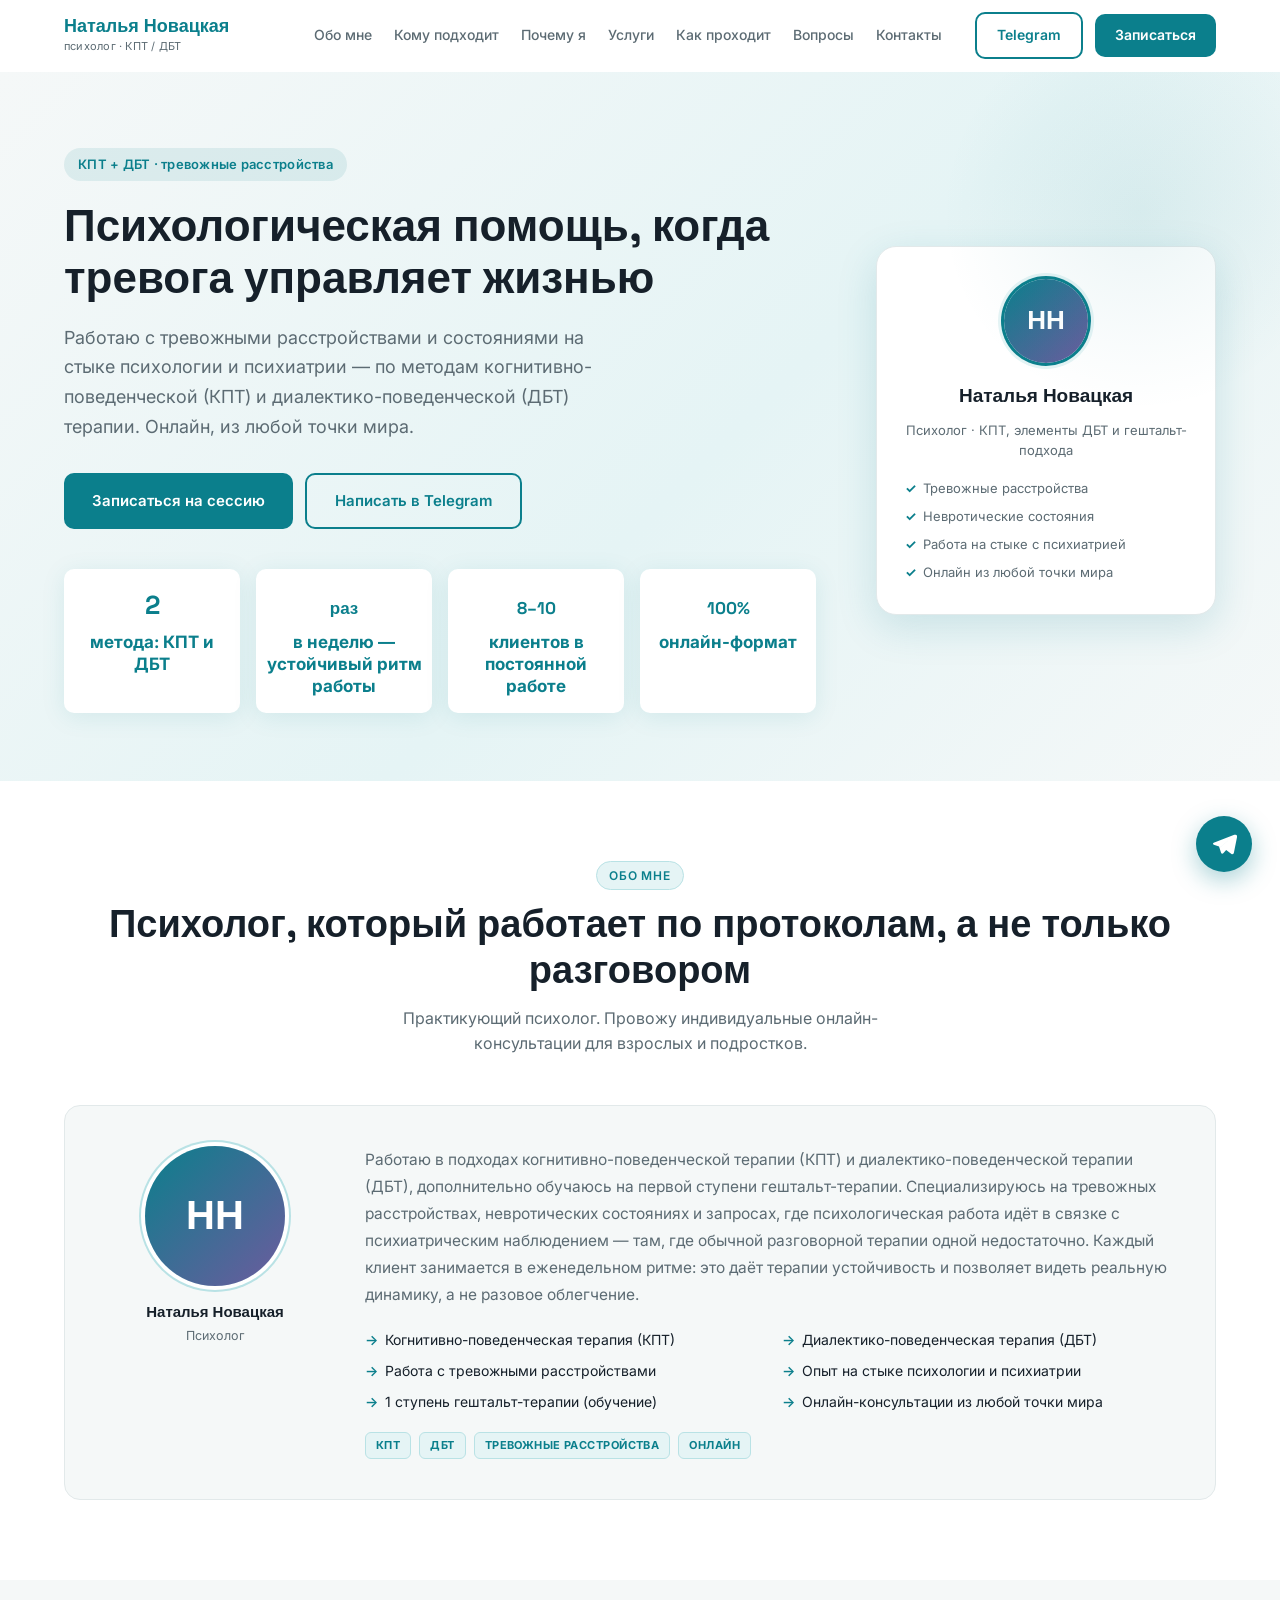
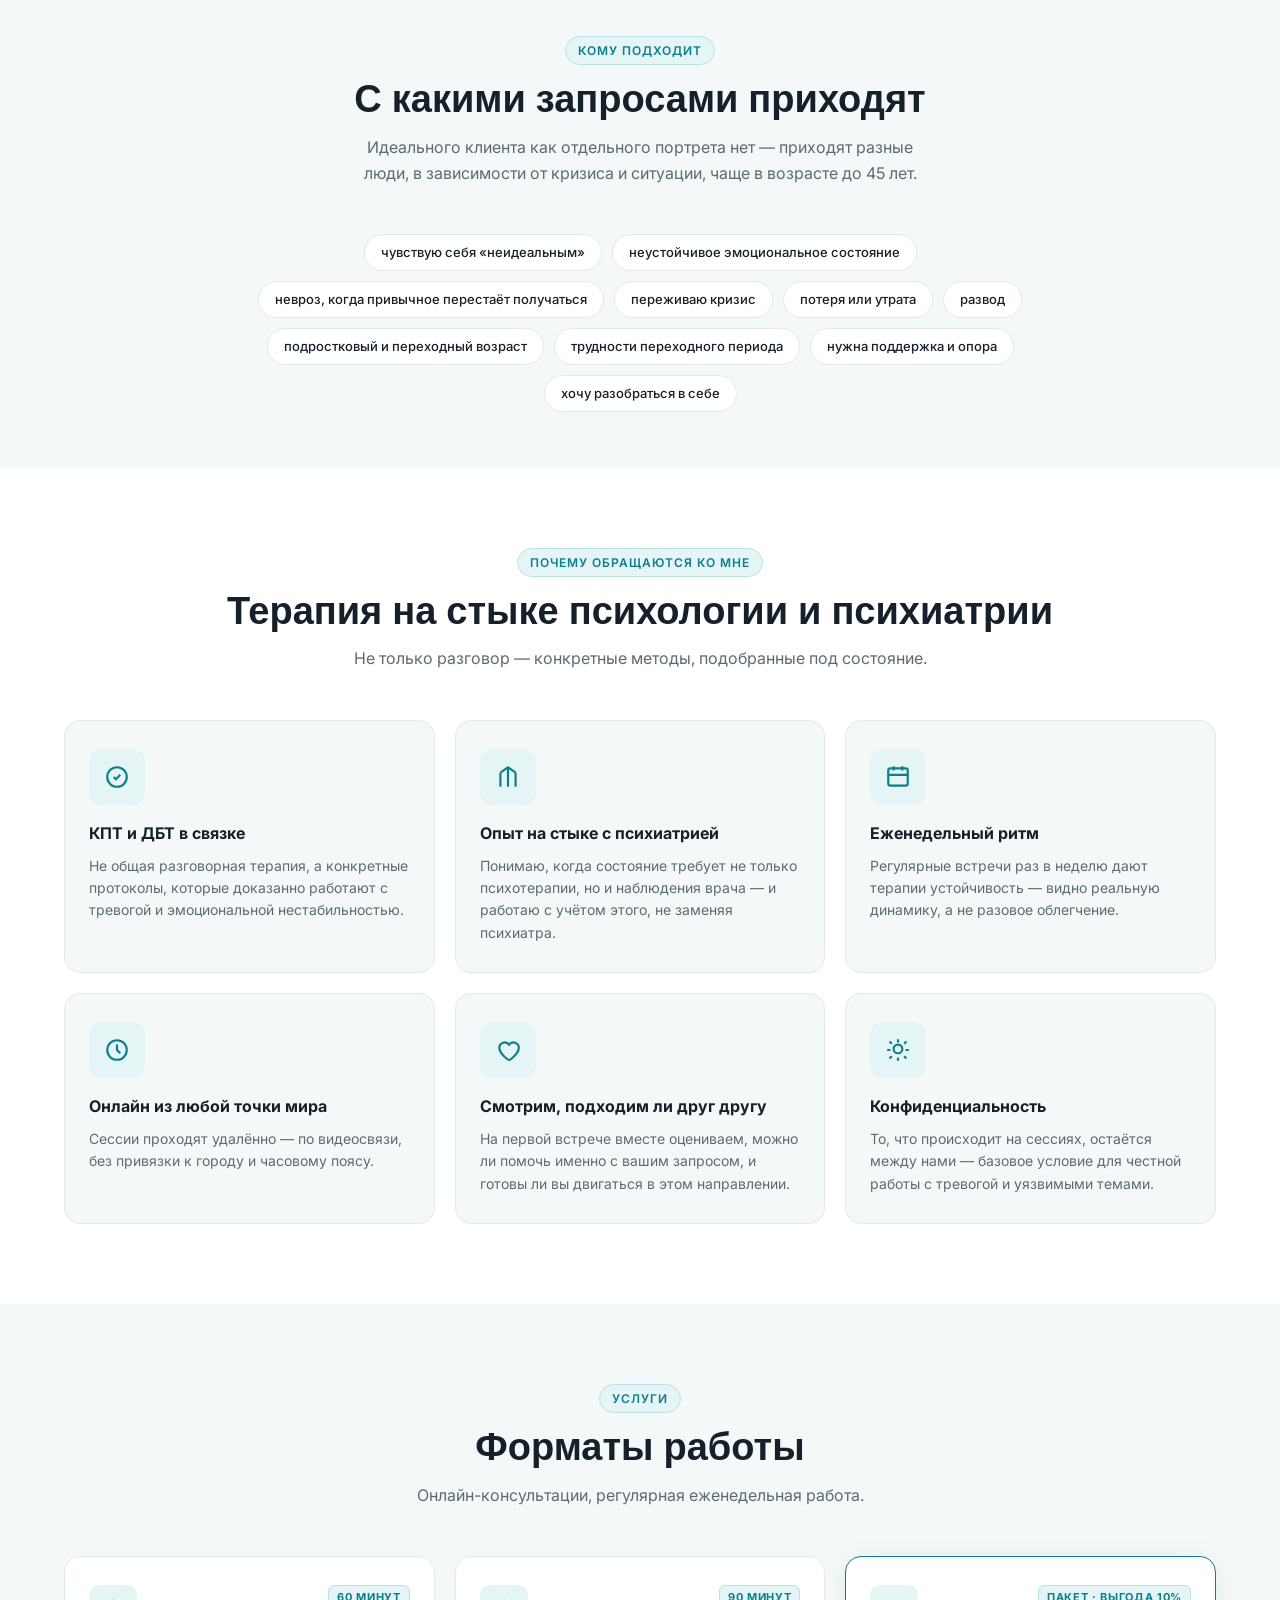
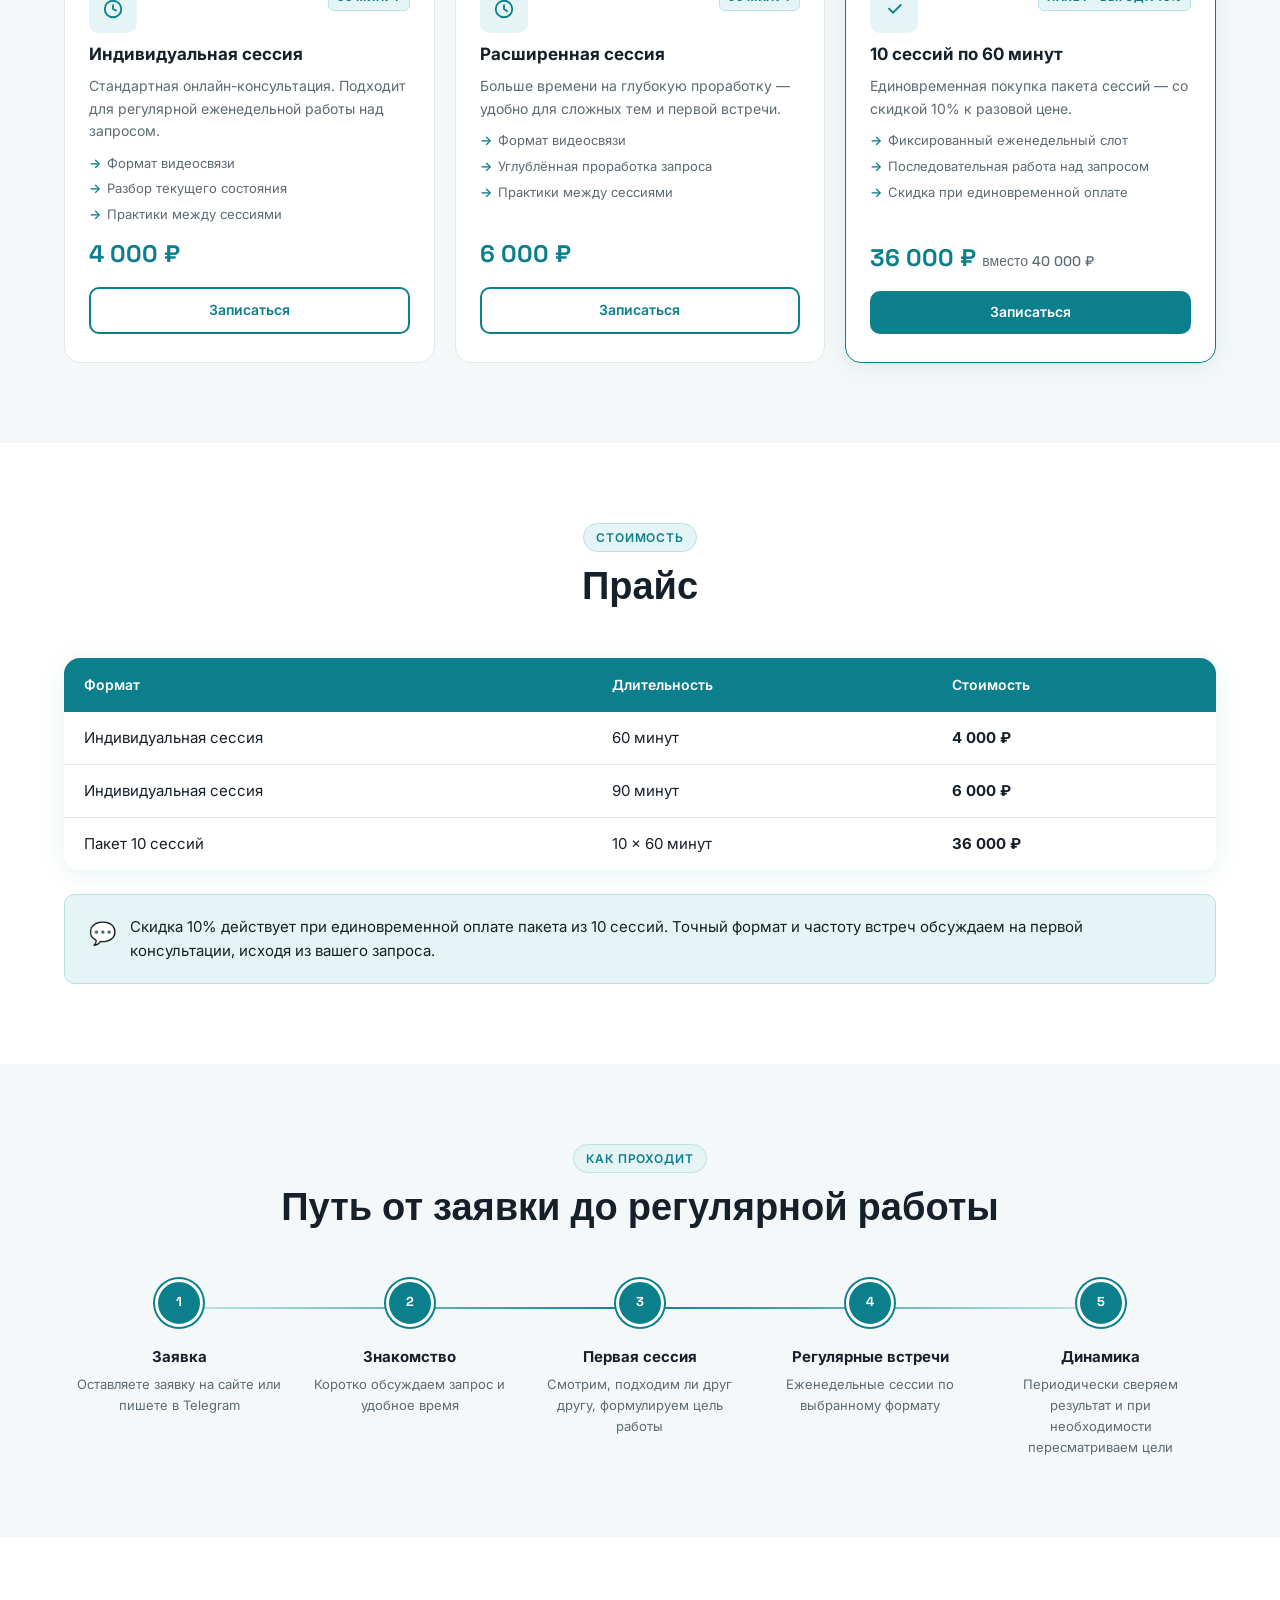
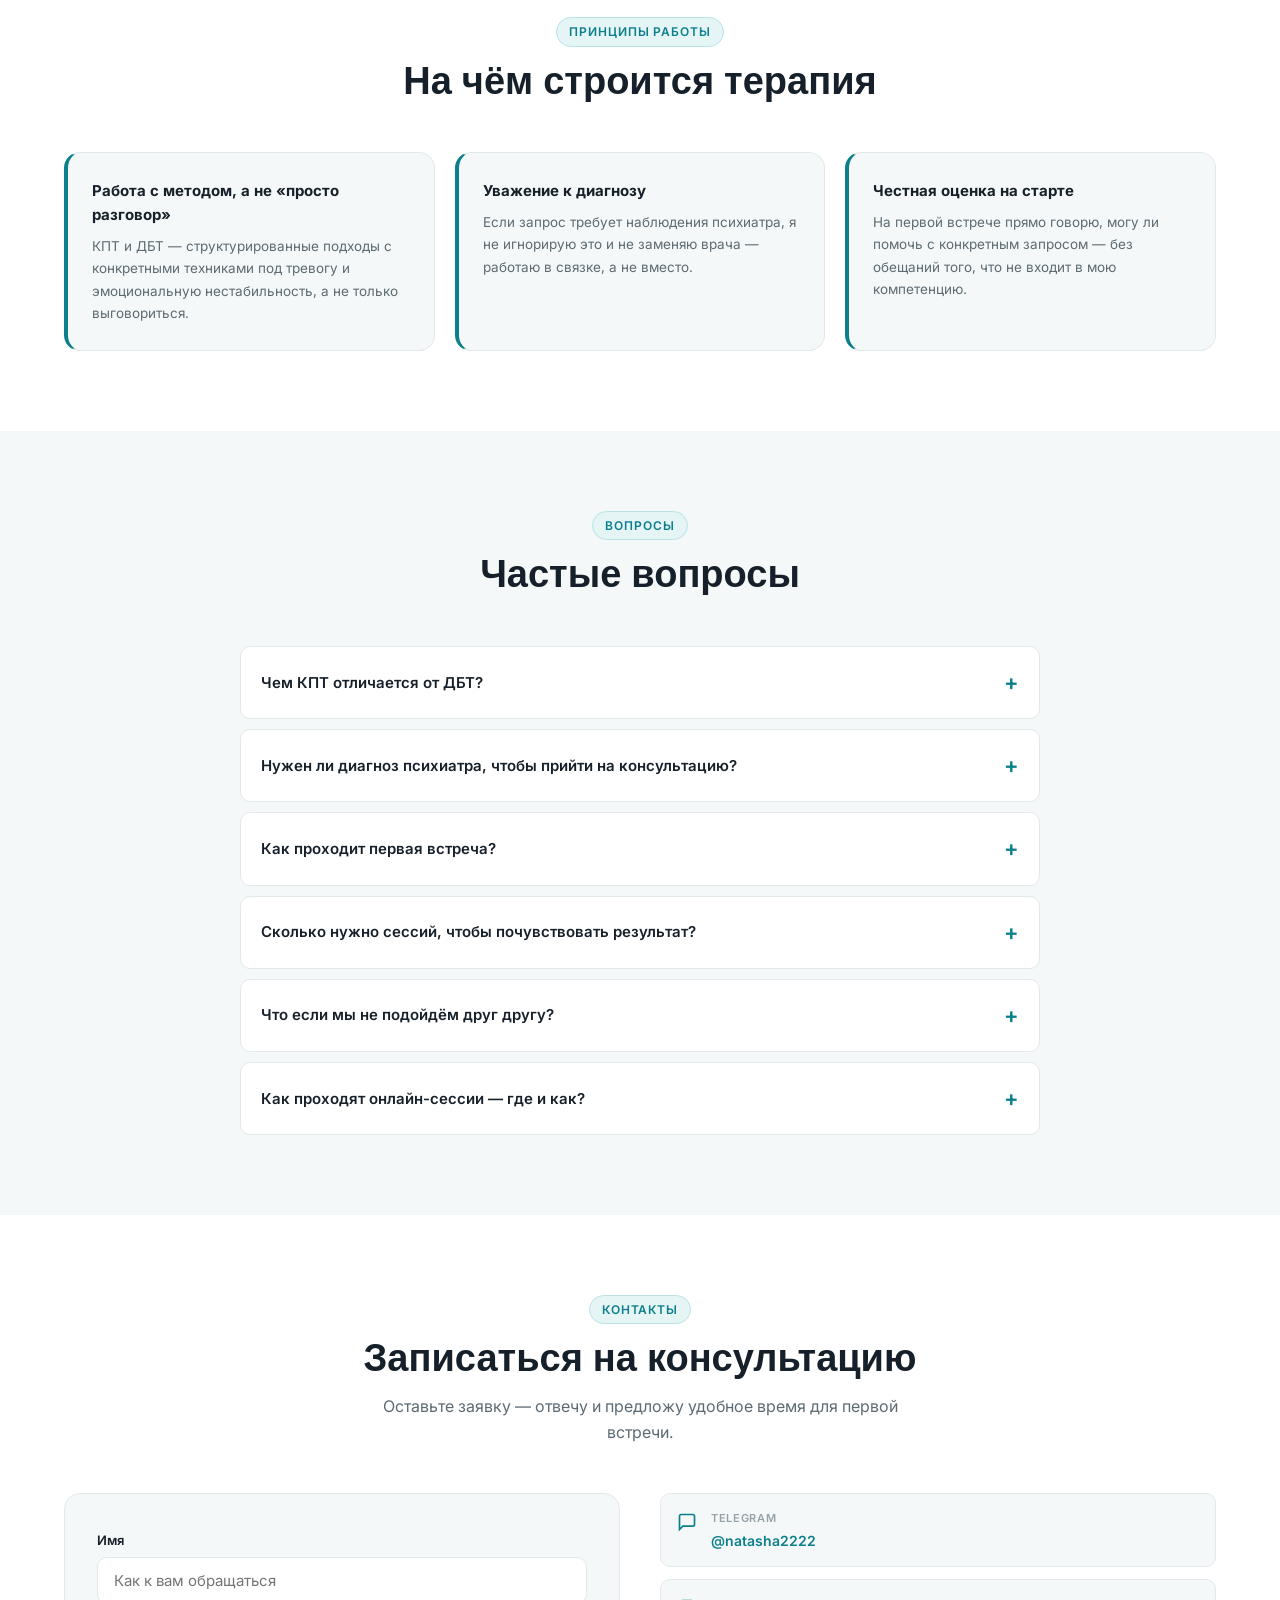
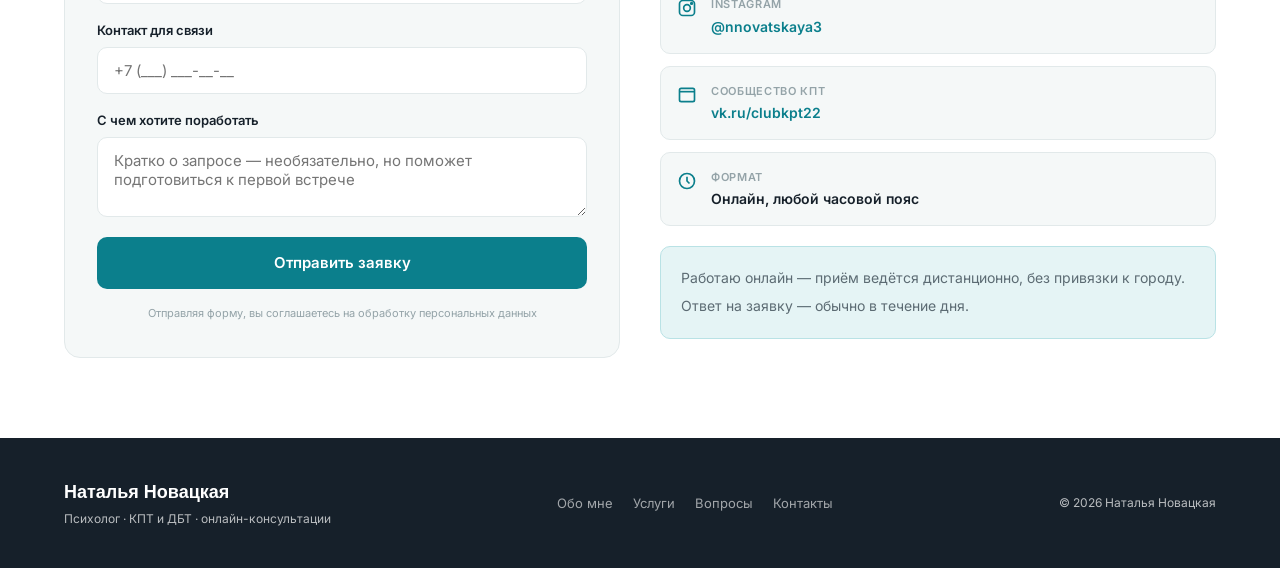
==== commit a206dc0a: "fix: form and contacts were stuck invisible (reveal class on non-observed containers) Co-Authored-By" ====
--- a/index.html
+++ b/index.html
@@ -9,6 +9,18 @@
 <link rel="preconnect" href="https://fonts.gstatic.com" crossorigin>
 <link href="https://fonts.googleapis.com/css2?family=Inter:wght@400;500;600;700;800&family=Space+Grotesk:wght@500;600;700&display=swap" rel="stylesheet">
 <link rel="stylesheet" href="styles.css">
+<!-- Yandex.Metrika counter -->
+<script>
+(function(m,e,t,r,i,k,a){m[i]=m[i]||function(){(m[i].a=m[i].a||[]).push(arguments)};
+m[i].l=1*new Date();for(var j=0;j<document.scripts.length;j++){if(document.scripts[j].src===r){return;}}
+k=e.createElement(t),a=e.getElementsByTagName(t)[0],k.async=1,k.src=r,a.parentNode.insertBefore(k,a)})
+(window,document,"script","https://mc.yandex.ru/metrika/tag.js","ym");
+ym(114189886,"init",{clickmap:true,trackLinks:true,accurateTrackBounce:true,webvisor:true});
+</script>
+<noscript><div><img src="https://mc.yandex.ru/watch/114189886" style="position:absolute;left:-9999px" alt=""></div></noscript>
+<!-- /Yandex.Metrika counter -->
+<meta name="yandex-verification" content="b8d4f387b567c428">
+<meta name="google-site-verification" content="0GuajZuGGthqXqtng9vmrNPrFnBo4WHBz4vXKKMKLZw">
 </head>
 <body>
 
@@ -370,7 +382,7 @@
         <p class="section-sub">Оставьте заявку — отвечу и предложу удобное время для первой встречи.</p>
       </div>
       <div class="contact-grid">
-        <div class="form-wrap reveal">
+        <div class="form-wrap">
           <form class="form" id="leadForm">
             <input type="text" name="_gotcha" style="display:none" tabindex="-1" autocomplete="off">
             <div class="form__group">
@@ -390,7 +402,7 @@
           </form>
         </div>
         <div class="info-wrap">
-          <div class="contact-cards reveal">
+          <div class="contact-cards">
             <div class="contact-card">
               <span class="contact-card__icon"><svg width="20" height="20" viewBox="0 0 24 24" fill="none" stroke="#0b7f8c" stroke-width="2"><path d="M21 15a2 2 0 0 1-2 2H7l-4 4V5a2 2 0 0 1 2-2h14a2 2 0 0 1 2 2z"/></svg></span>
               <div>
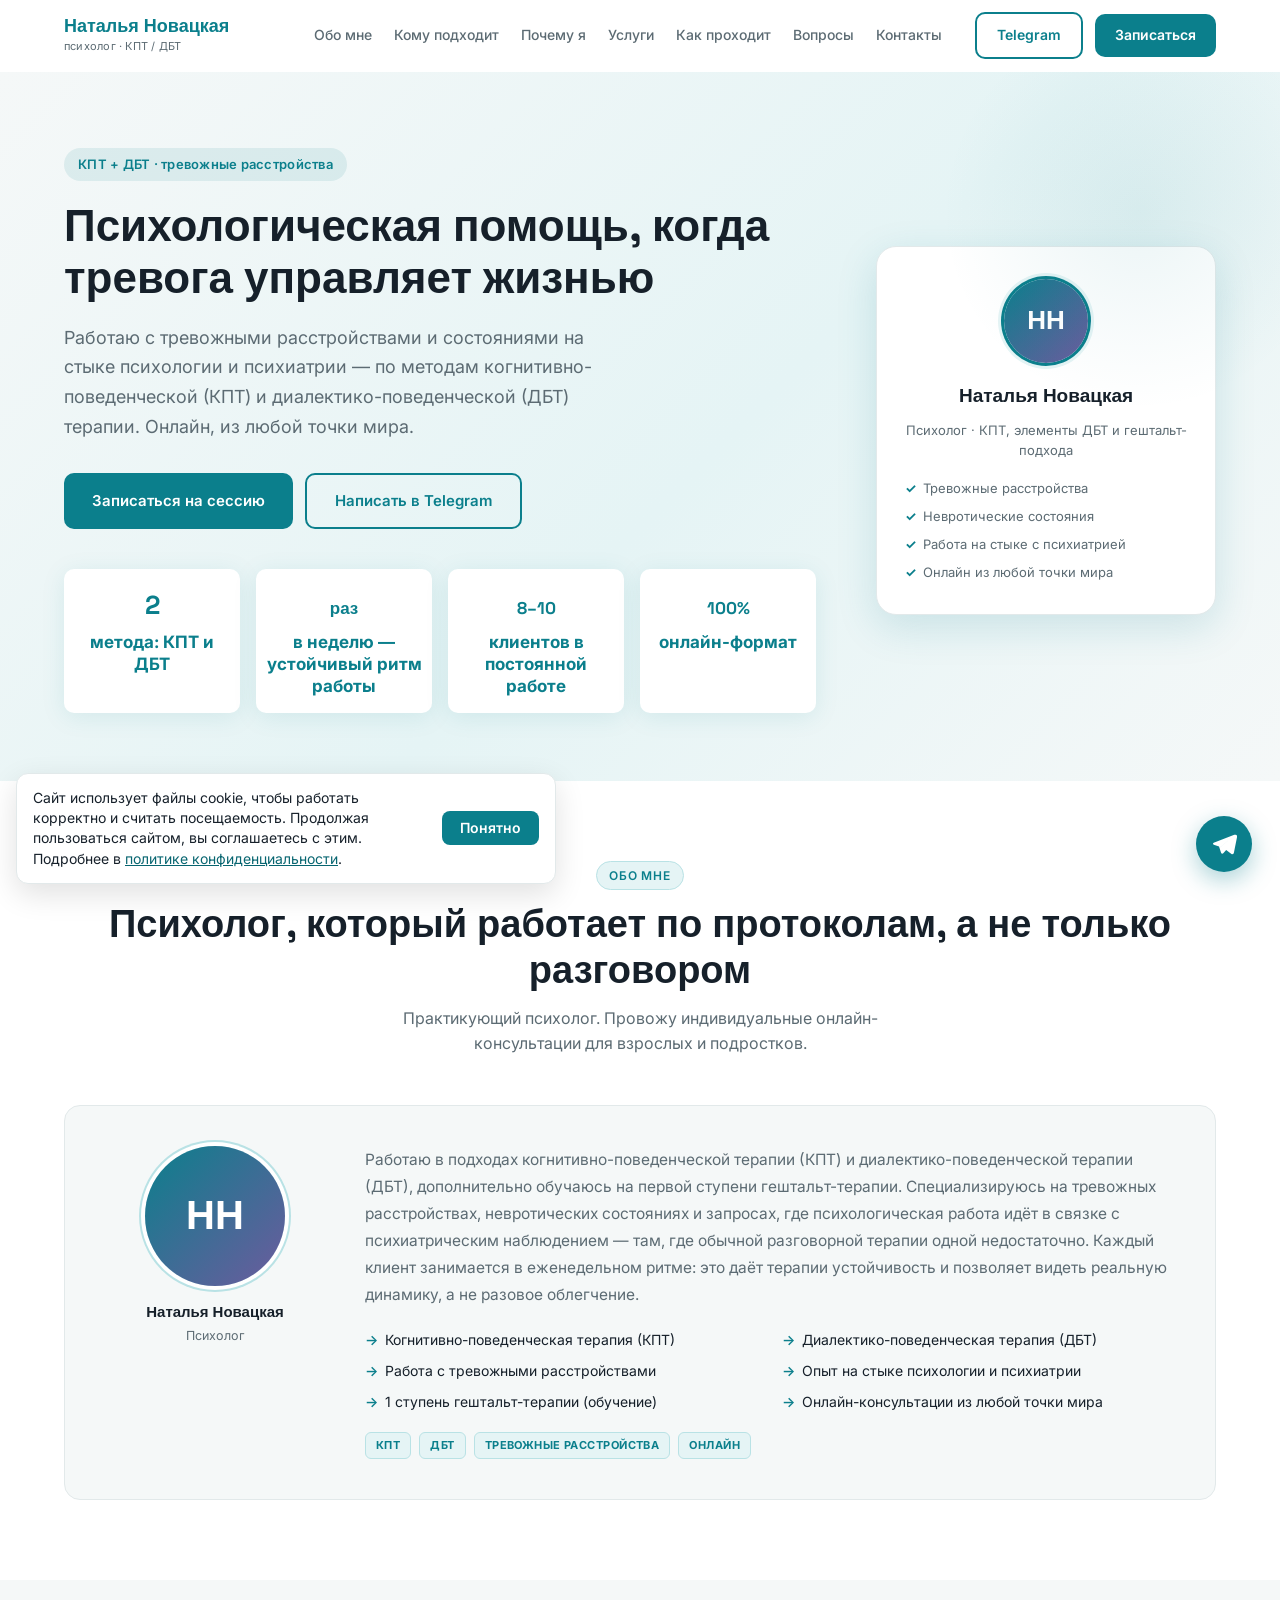
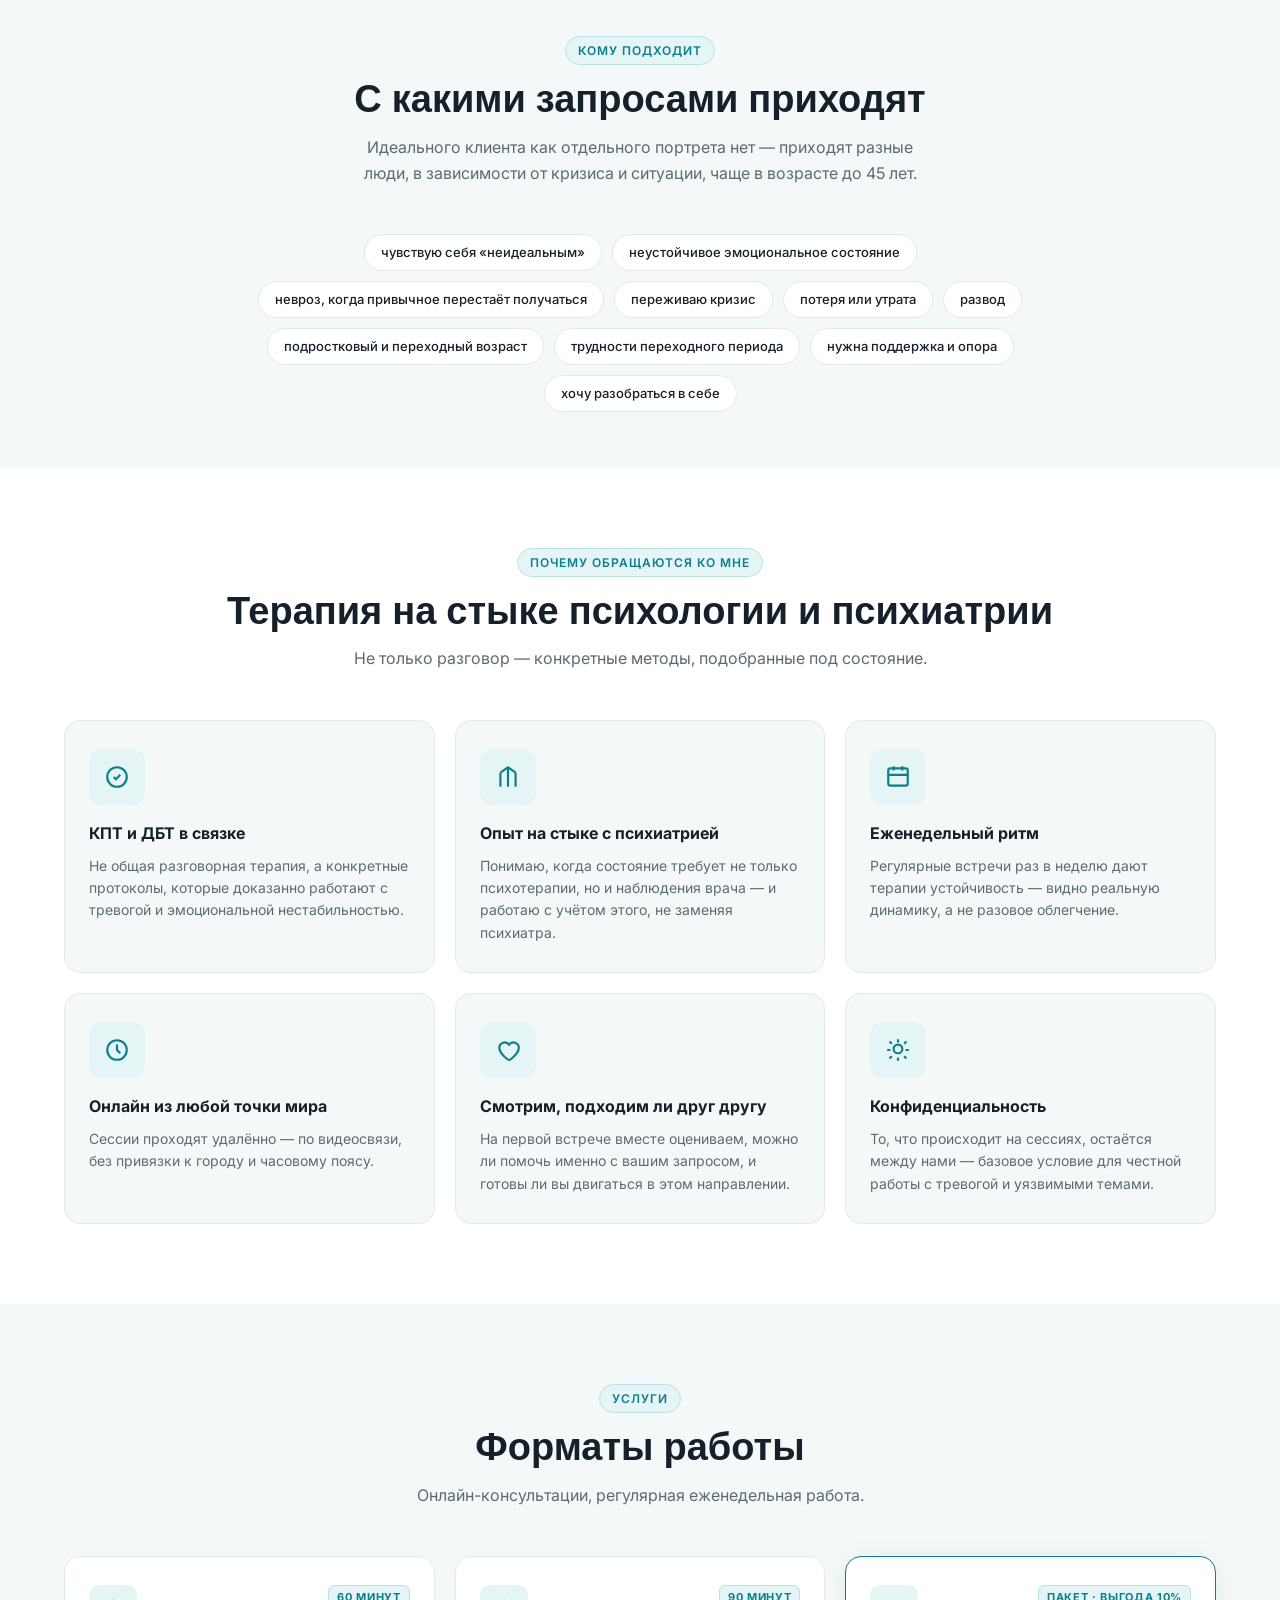
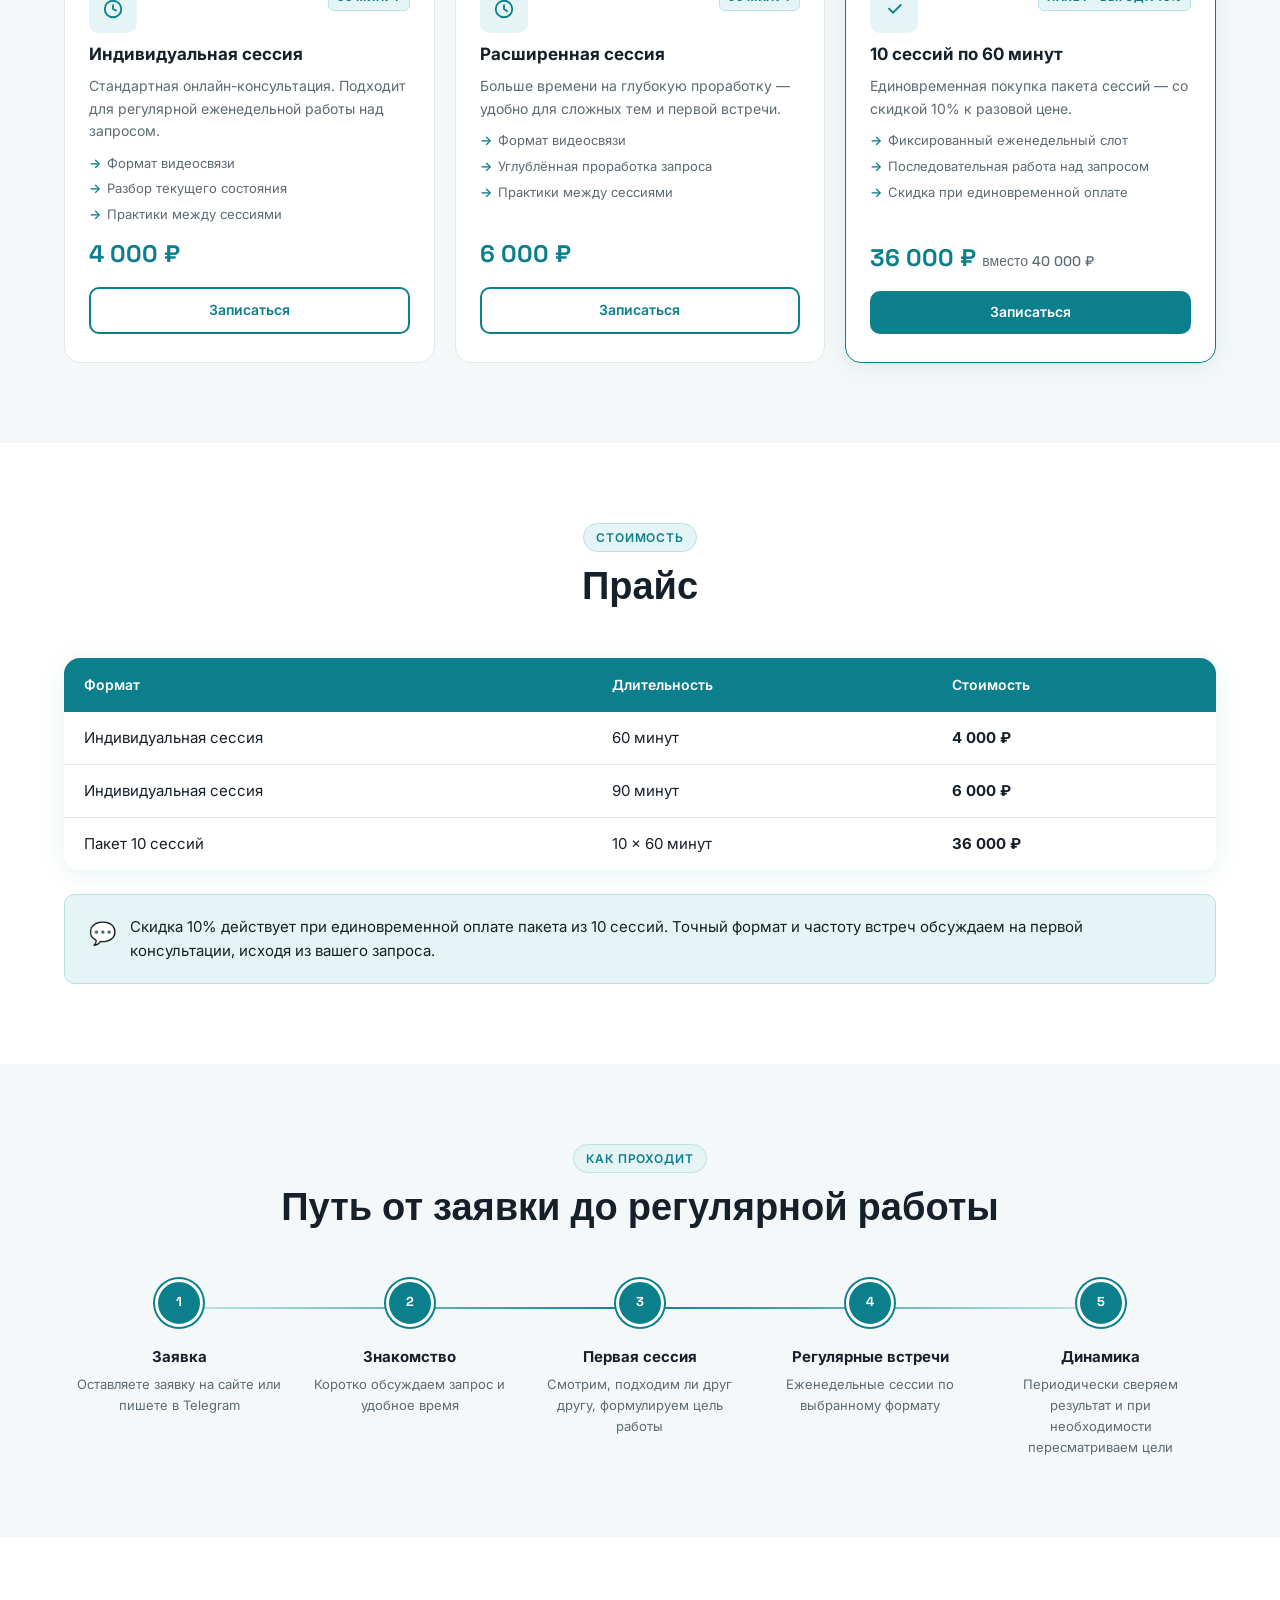
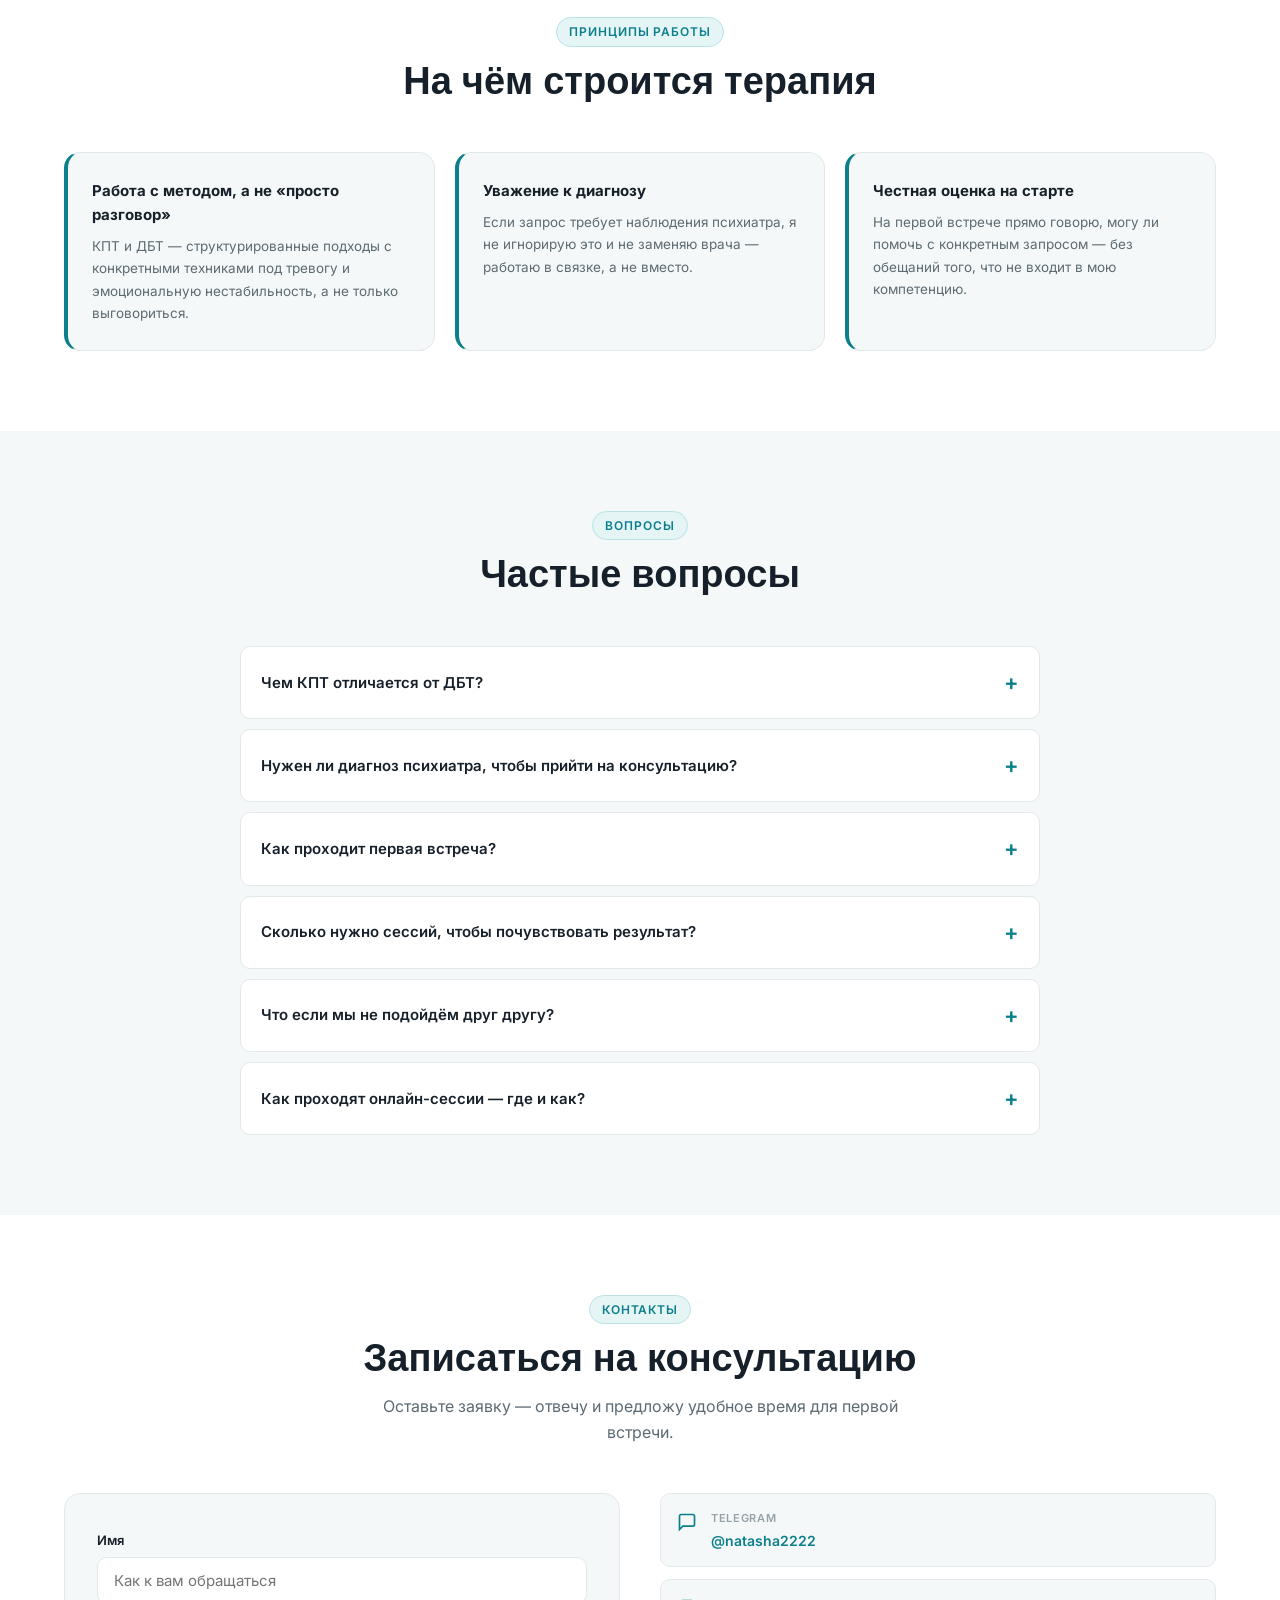
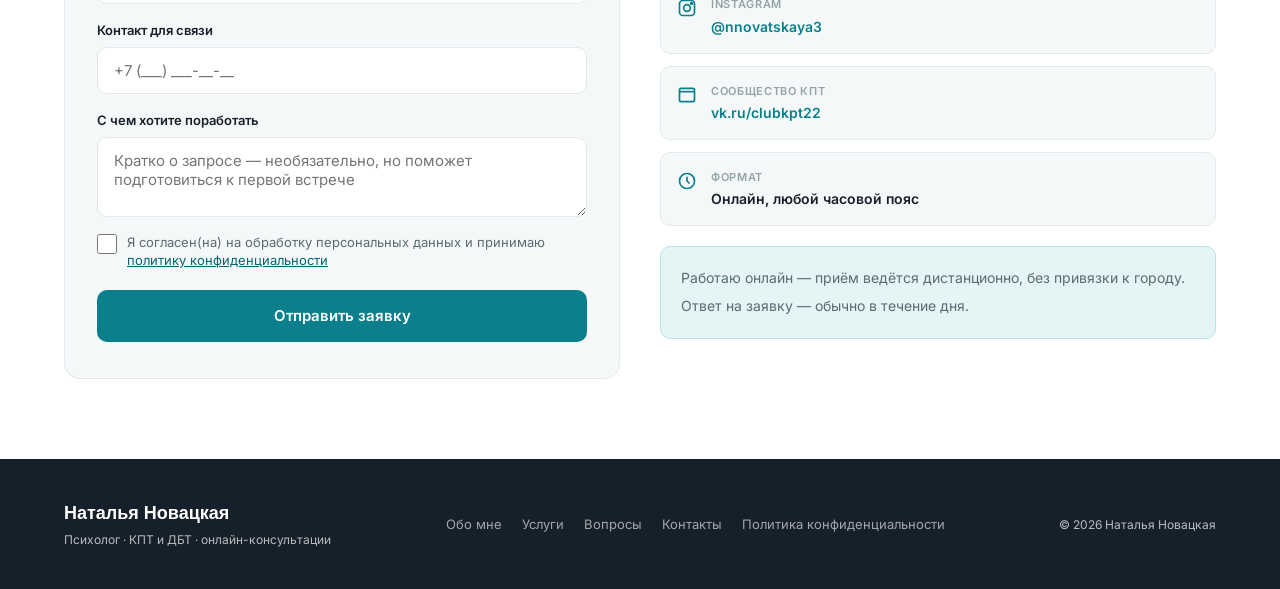
==== commit fee56b50: "SEO: мета-теги, canonical, Open Graph, JSON-LD, robots, sitemap, cookie-плашка, политика и согласие " ====
--- a/index.html
+++ b/index.html
@@ -3,8 +3,20 @@
 <head>
 <meta charset="UTF-8">
 <meta name="viewport" content="width=device-width, initial-scale=1.0">
-<title>Наталья Новацкая — психолог КПТ и ДБТ. Работа с тревожными расстройствами онлайн</title>
-<meta name="description" content="Индивидуальные онлайн-консультации психолога. КПТ и ДБТ, работа с тревожными расстройствами и состояниями на стыке психологии и психиатрии.">
+<title>Наталья Новацкая: психолог КПТ и ДБТ, онлайн</title>
+<meta name="description" content="Психолог Наталья Новацкая: онлайн-консультации по КПТ и ДБТ, помощь при тревожных расстройствах. Сессия 60 минут 4 000 ₽, пакет из 10 сессий со скидкой 10%.">
+<meta name="robots" content="index, follow">
+<link rel="canonical" href="https://novatskaya-psy.ru/">
+<meta property="og:type" content="website">
+<meta property="og:locale" content="ru_RU">
+<meta property="og:site_name" content="Наталья Новацкая, психолог">
+<meta property="og:title" content="Наталья Новацкая: психолог КПТ и ДБТ, онлайн">
+<meta property="og:description" content="Психолог Наталья Новацкая: онлайн-консультации по КПТ и ДБТ, помощь при тревожных расстройствах. Сессия 60 минут 4 000 ₽, пакет из 10 сессий со скидкой 10%.">
+<meta property="og:url" content="https://novatskaya-psy.ru/">
+<meta name="twitter:card" content="summary">
+<meta name="twitter:title" content="Наталья Новацкая: психолог КПТ и ДБТ, онлайн">
+<meta name="twitter:description" content="Психолог Наталья Новацкая: онлайн-консультации по КПТ и ДБТ, помощь при тревожных расстройствах. Сессия 60 минут 4 000 ₽, пакет из 10 сессий со скидкой 10%.">
+<script type="application/ld+json">{"@context":"https://schema.org","@graph":[{"@type":"WebSite","@id":"https://novatskaya-psy.ru/#website","url":"https://novatskaya-psy.ru/","name":"Наталья Новацкая, психолог","inLanguage":"ru-RU"},{"@type":"Person","@id":"https://novatskaya-psy.ru/#person","name":"Наталья Новацкая","jobTitle":"Психолог","description":"Психолог, работает в подходах КПТ и ДБТ, обучается на первой ступени гештальт-терапии. Тревожные расстройства, невротические состояния.","url":"https://novatskaya-psy.ru/","sameAs":["https://t.me/natasha2222","https://www.instagram.com/nnovatskaya3","https://vk.ru/clubkpt22"]},{"@type":"ProfessionalService","@id":"https://novatskaya-psy.ru/#service","name":"Наталья Новацкая, психолог: онлайн-консультации","description":"Индивидуальные онлайн-консультации психолога по методам КПТ и ДБТ для взрослых и подростков.","url":"https://novatskaya-psy.ru/","provider":{"@id":"https://novatskaya-psy.ru/#person"},"serviceType":"Психологические онлайн-консультации","sameAs":["https://t.me/natasha2222","https://www.instagram.com/nnovatskaya3","https://vk.ru/clubkpt22"]}]}</script>
 <link rel="preconnect" href="https://fonts.googleapis.com">
 <link rel="preconnect" href="https://fonts.gstatic.com" crossorigin>
 <link href="https://fonts.googleapis.com/css2?family=Inter:wght@400;500;600;700;800&family=Space+Grotesk:wght@500;600;700&display=swap" rel="stylesheet">
@@ -397,8 +409,8 @@
               <label class="form__label">С чем хотите поработать</label>
               <textarea name="comment" class="form__input form__textarea" placeholder="Кратко о запросе — необязательно, но поможет подготовиться к первой встрече"></textarea>
             </div>
+            <label class="form__consent"><input type="checkbox" name="consent" id="consent" required><span>Я согласен(на) на обработку персональных данных и принимаю <a href="privacy.html" target="_blank" rel="noopener">политику конфиденциальности</a></span></label>
             <button type="submit" class="btn btn--primary form__submit">Отправить заявку</button>
-            <p class="form__agree">Отправляя форму, вы соглашаетесь на обработку персональных данных</p>
           </form>
         </div>
         <div class="info-wrap">
@@ -454,6 +466,7 @@
       <a href="#services">Услуги</a>
       <a href="#faq">Вопросы</a>
       <a href="#contact">Контакты</a>
+      <a href="privacy.html">Политика конфиденциальности</a>
     </nav>
     <div class="footer__copy">© <span id="year"></span> Наталья Новацкая</div>
   </div>
@@ -464,5 +477,6 @@
 </a>
 
 <script src="script.js"></script>
+<script src="cookie.js" defer></script>
 </body>
 </html>
--- a/styles.css
+++ b/styles.css
@@ -321,6 +321,12 @@
 }
 @media (max-width: 380px) {
   .logo__sub { display: none; }
+}
+@media (max-width: 420px) {
+  .header__inner { gap: 10px; }
+  .header__actions { gap: 4px; }
+  .header__actions .btn--sm { padding: 9px 14px; }
+  .logo__name { font-size: 16px; }
 }
 
 /* ===== DOC PAGES (scripts / presentation / outreach / materials) ===== */
@@ -373,3 +379,7 @@
   .doc-price-row { grid-template-columns: 1fr; gap: 4px; }
   .doc-price-row span:last-child { text-align: left; }
 }
+
+.form__consent { display: flex; gap: 10px; align-items: flex-start; font-size: 13px; line-height: 1.45; color: var(--text-muted); cursor: pointer; }
+.form__consent input { flex: 0 0 auto; width: 20px; height: 20px; margin: 1px 0 0; accent-color: var(--accent); }
+.form__consent a { color: var(--accent-dark); text-decoration: underline; }
